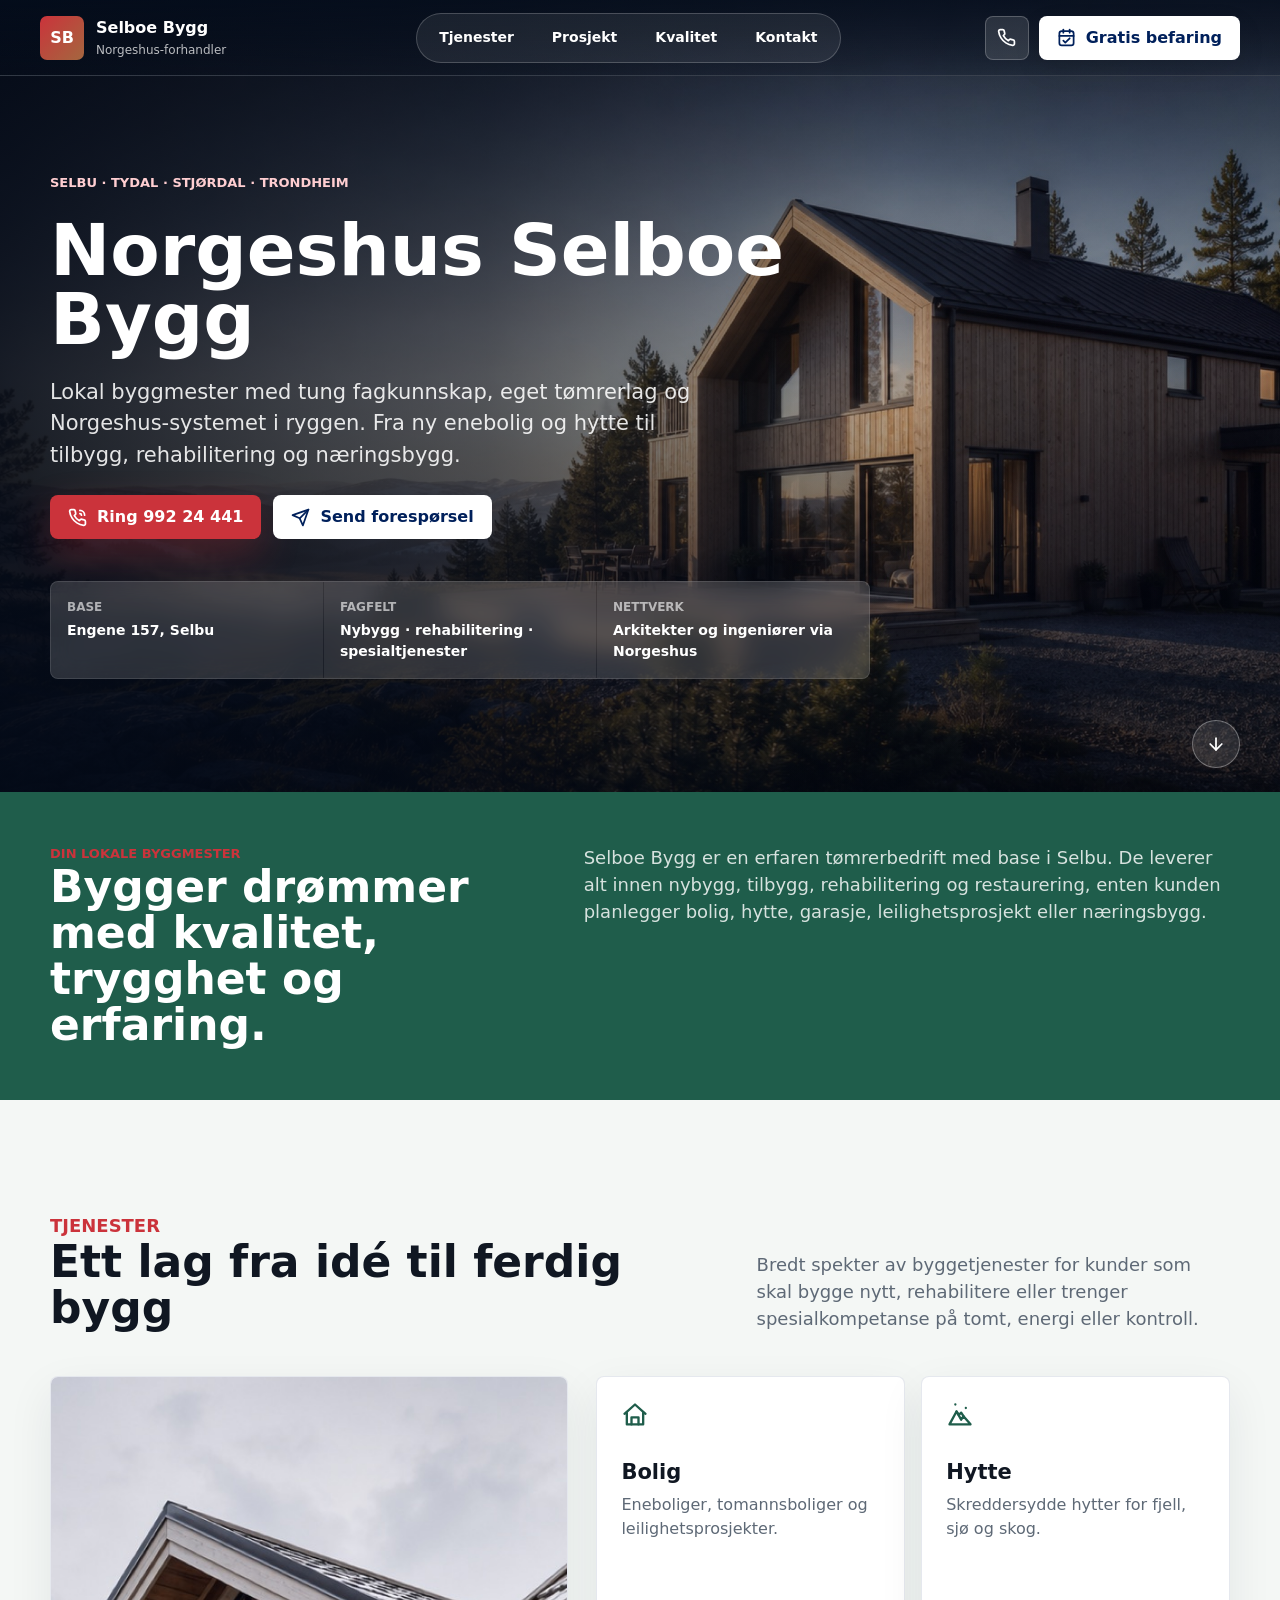
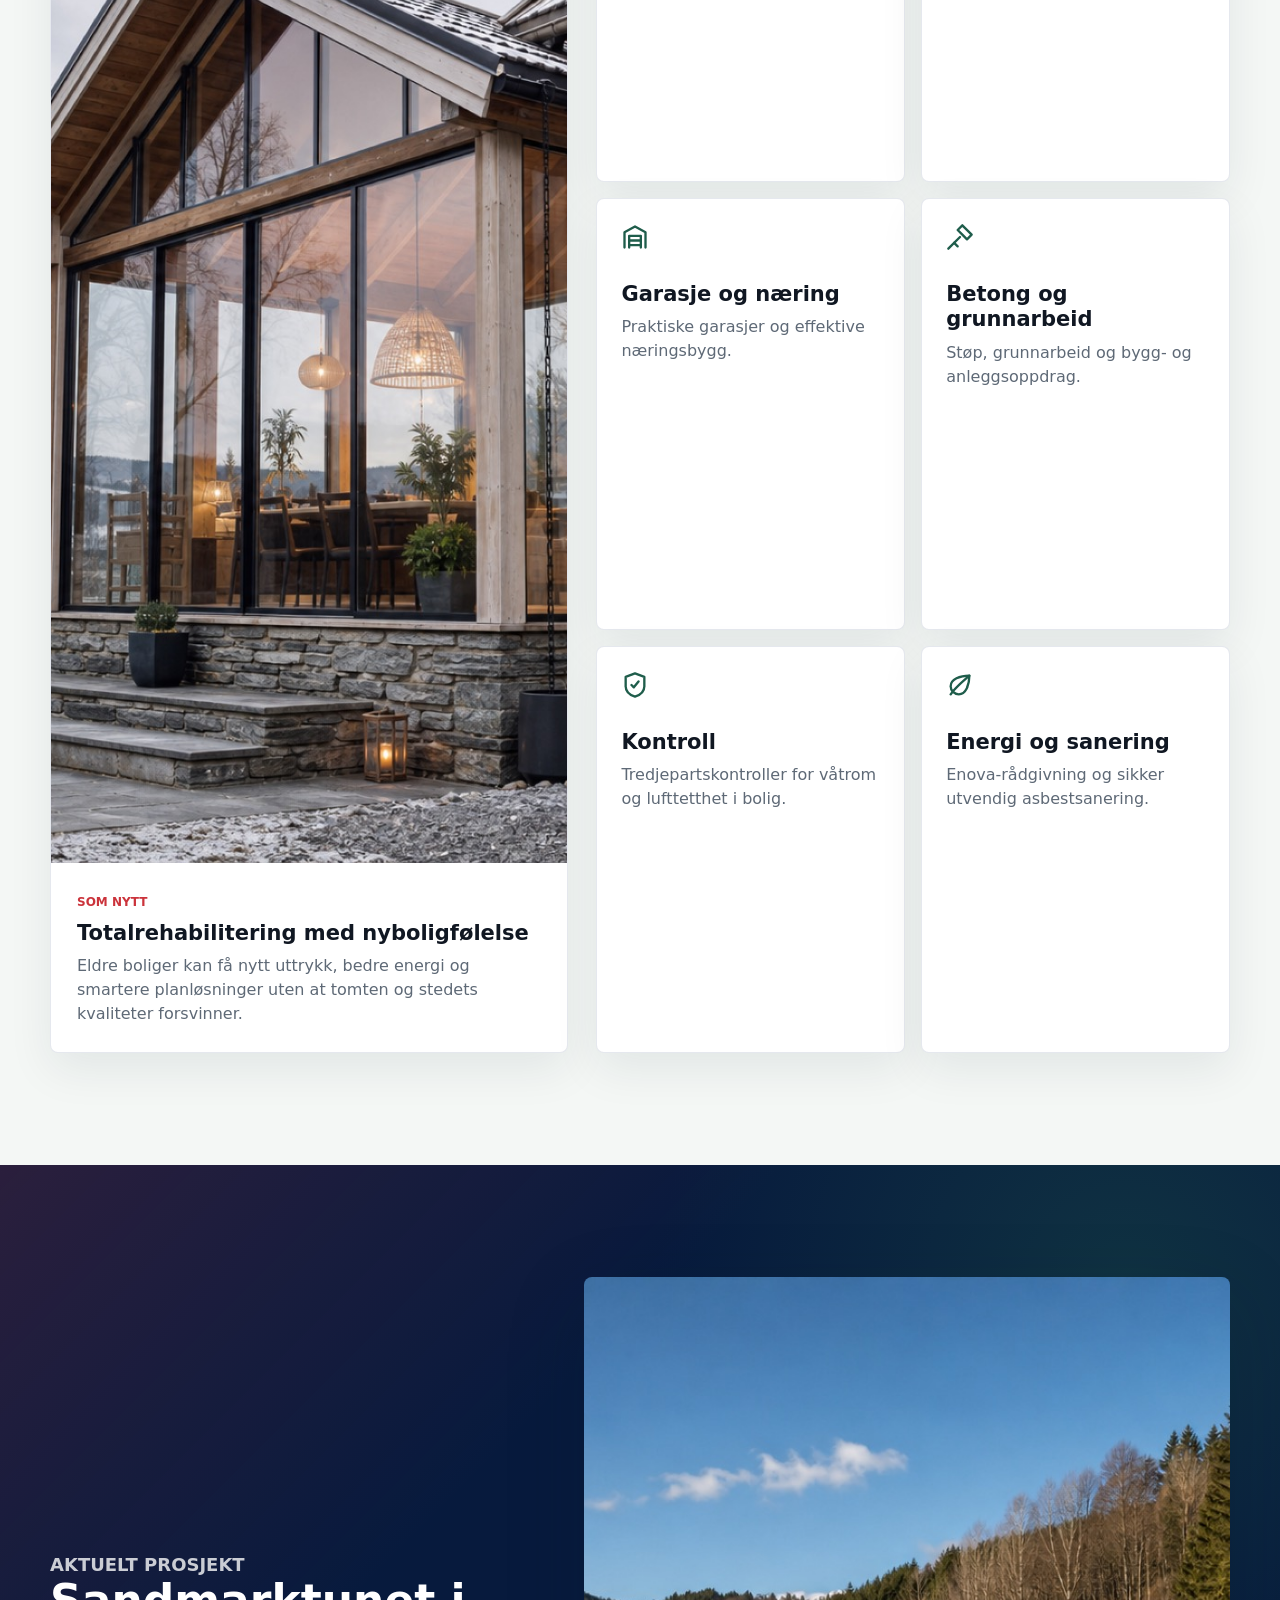
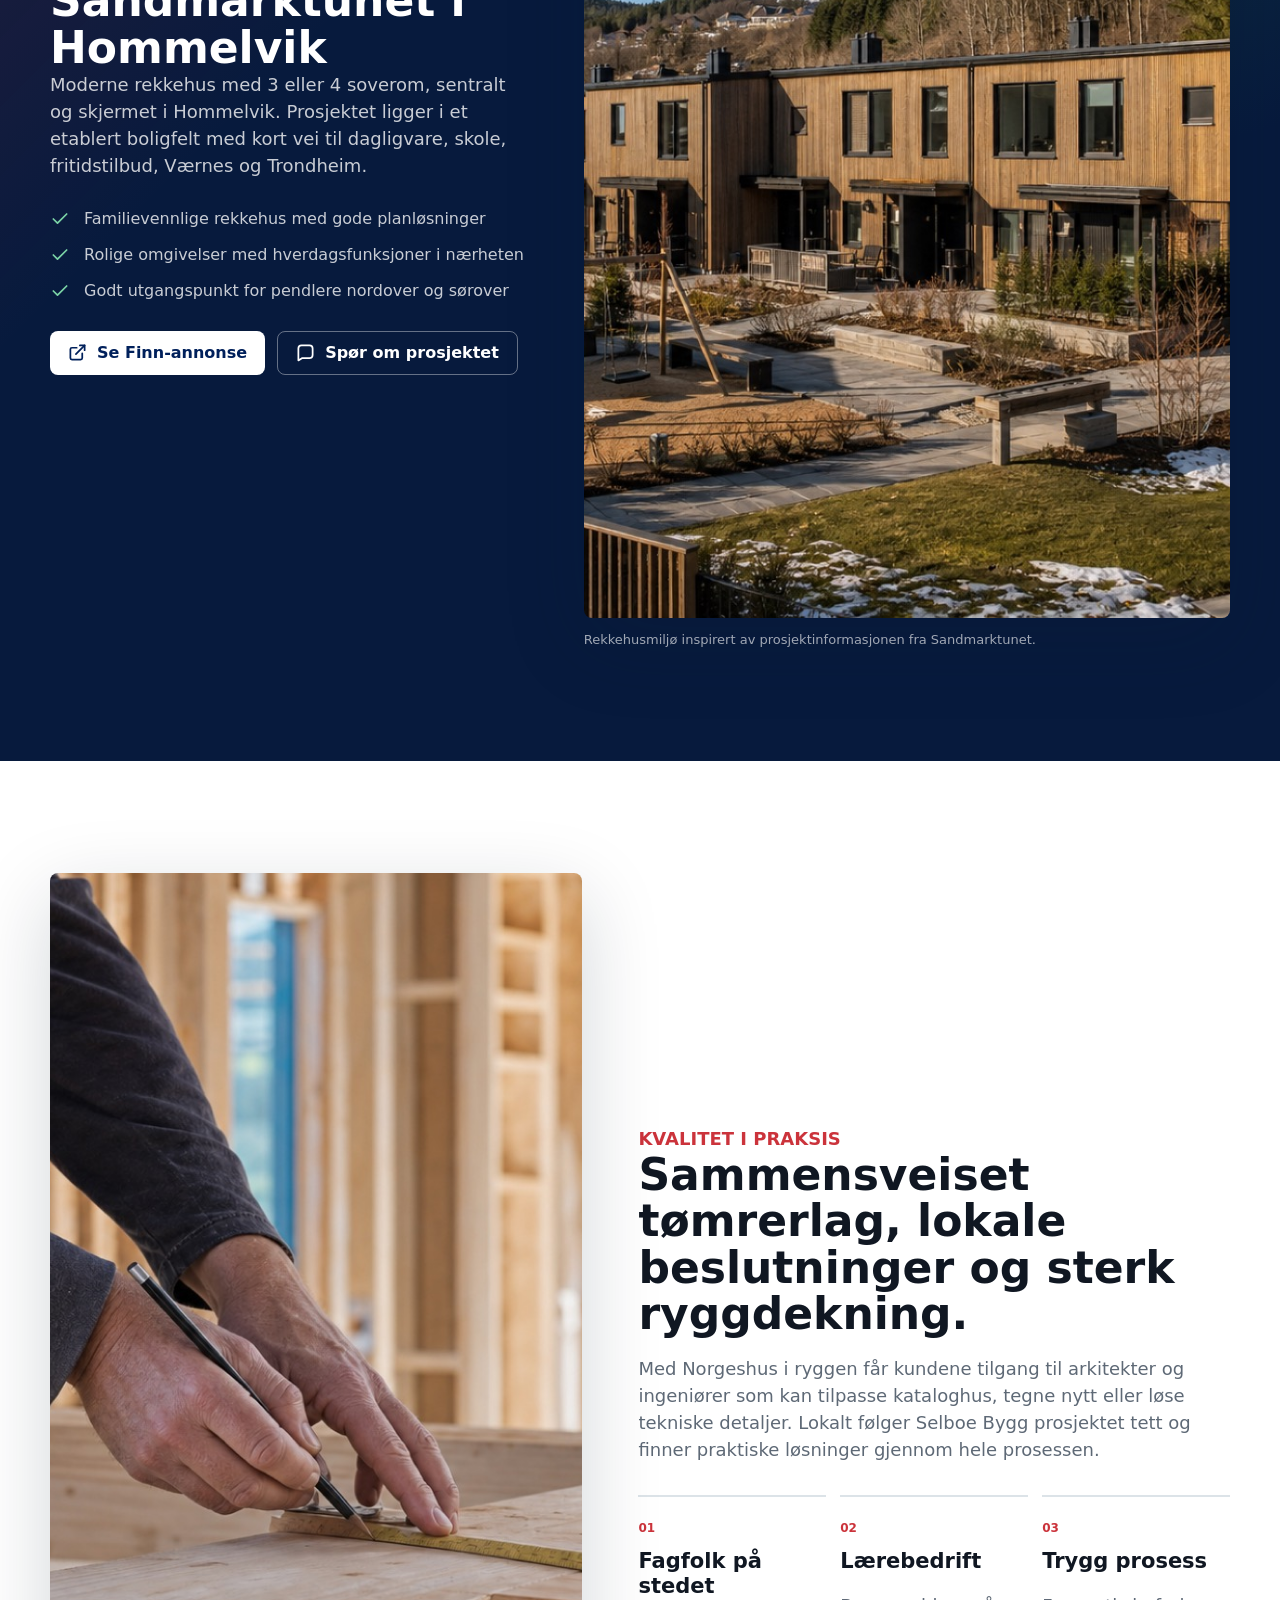
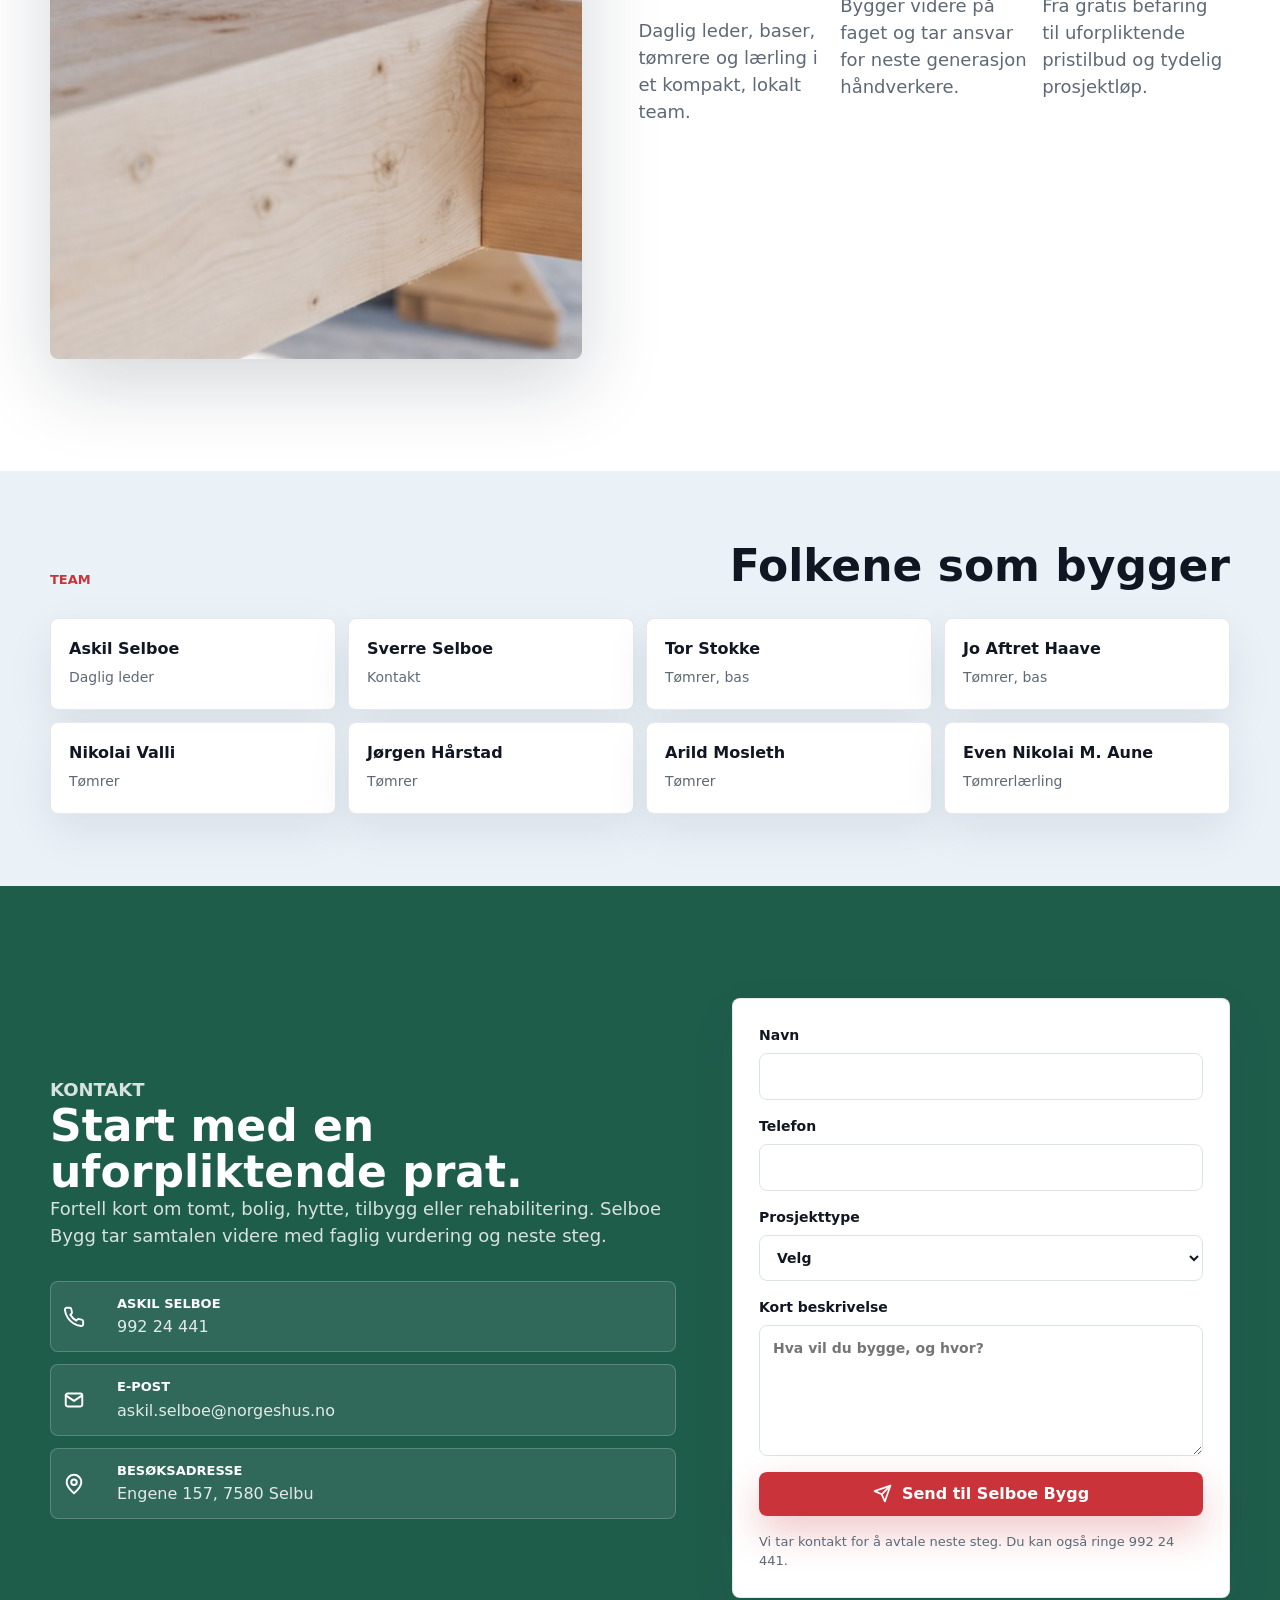
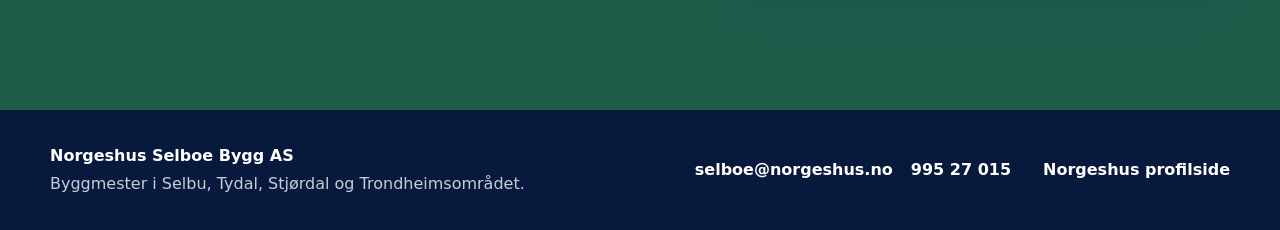
==== index.html @ 5bb81cb0 "Publish Selboe Bygg demo" ====
<!doctype html>
<html lang="no">
  <head>
    <meta charset="utf-8" />
    <meta name="viewport" content="width=device-width, initial-scale=1" />
    <title>Norgeshus Selboe Bygg | Byggmester i Selbu, Tydal og Stjørdal</title>
    <meta
      name="description"
      content="Norgeshus Selboe Bygg AS bygger boliger, hytter, tilbygg, rehabilitering og næringsbygg i Selbu, Tydal, Stjørdal og Trondheimsområdet."
    />
    <meta property="og:title" content="Norgeshus Selboe Bygg" />
    <meta
      property="og:description"
      content="Lokalt byggmesterteam med Norgeshus i ryggen. Kvalitet, trygghet og solid håndverk fra første befaring til ferdig bygg."
    />
    <meta property="og:image" content="assets/hero-nordic-house.jpg" />
    <link rel="preload" href="assets/hero-nordic-house.jpg" as="image" />
    <link rel="stylesheet" href="styles.css" />
    <script src="icons.js" defer></script>
    <script src="script.js" defer></script>
  </head>
  <body>
    <a class="skip-link" href="#main">Hopp til innhold</a>

    <header class="site-header" data-header>
      <a class="brand" href="#top" aria-label="Gå til toppen">
        <span class="brand-mark">SB</span>
        <span class="brand-copy">
          <strong>Selboe Bygg</strong>
          <span>Norgeshus-forhandler</span>
        </span>
      </a>

      <nav class="site-nav" aria-label="Hovedmeny" data-nav>
        <a href="#tjenester">Tjenester</a>
        <a href="#prosjekt">Prosjekt</a>
        <a href="#kvalitet">Kvalitet</a>
        <a href="#kontakt">Kontakt</a>
      </nav>

      <div class="header-actions">
        <a class="icon-button ghost" href="tel:+4799224441" aria-label="Ring Askil Selboe" title="Ring">
          <i data-lucide="phone"></i>
        </a>
        <a class="button compact" href="#kontakt" aria-label="Gratis befaring" title="Gratis befaring">
          <i data-lucide="calendar-check"></i>
          <span>Gratis befaring</span>
        </a>
        <button class="menu-button" type="button" aria-label="Åpne meny" aria-expanded="false" data-menu-button>
          <i data-lucide="menu"></i>
        </button>
      </div>
    </header>

    <main id="main">
      <section class="hero" id="top" aria-labelledby="hero-title">
        <div class="hero-media" aria-hidden="true"></div>
        <div class="hero-shade" aria-hidden="true"></div>
        <div class="hero-content">
          <p class="eyebrow">Selbu · Tydal · Stjørdal · Trondheim</p>
          <h1 id="hero-title">Norgeshus Selboe Bygg</h1>
          <p class="hero-lead">
            Lokal byggmester med tung fagkunnskap, eget tømrerlag og Norgeshus-systemet i ryggen.
            Fra ny enebolig og hytte til tilbygg, rehabilitering og næringsbygg.
          </p>
          <div class="hero-actions" aria-label="Viktige handlinger">
            <a class="button primary" href="tel:+4799224441">
              <i data-lucide="phone-call"></i>
              <span>Ring 992 24 441</span>
            </a>
            <a class="button secondary" href="mailto:askil.selboe@norgeshus.no?subject=Forespørsel%20om%20byggeprosjekt">
              <i data-lucide="send"></i>
              <span>Send forespørsel</span>
            </a>
          </div>
          <dl class="hero-proof" aria-label="Nøkkelinformasjon">
            <div>
              <dt>Base</dt>
              <dd>Engene 157, Selbu</dd>
            </div>
            <div>
              <dt>Fagfelt</dt>
              <dd>Nybygg · rehabilitering · spesialtjenester</dd>
            </div>
            <div>
              <dt>Nettverk</dt>
              <dd>Arkitekter og ingeniører via Norgeshus</dd>
            </div>
          </dl>
        </div>
        <a class="scroll-cue" href="#tjenester" aria-label="Gå til tjenester">
          <i data-lucide="arrow-down"></i>
        </a>
      </section>

      <section class="intro-band" aria-label="Kort om selskapet">
        <div class="section-inner intro-grid">
          <div>
            <p class="eyebrow dark">Din lokale byggmester</p>
            <h2>Bygger drømmer med kvalitet, trygghet og erfaring.</h2>
          </div>
          <p>
            Selboe Bygg er en erfaren tømrerbedrift med base i Selbu. De leverer alt innen nybygg,
            tilbygg, rehabilitering og restaurering, enten kunden planlegger bolig, hytte, garasje,
            leilighetsprosjekt eller næringsbygg.
          </p>
        </div>
      </section>

      <section class="section services" id="tjenester" aria-labelledby="services-title">
        <div class="section-inner">
          <div class="section-heading split">
            <div>
              <p class="eyebrow dark">Tjenester</p>
              <h2 id="services-title">Ett lag fra idé til ferdig bygg</h2>
            </div>
            <p>
              Bredt spekter av byggetjenester for kunder som skal bygge nytt, rehabilitere eller
              trenger spesialkompetanse på tomt, energi eller kontroll.
            </p>
          </div>

          <div class="service-layout">
            <article class="feature-panel reveal">
              <img
                src="assets/project-vinterstue.jpg"
                width="1448"
                height="1086"
                alt="Moderne vinterstue og tilbygg på norsk trehus"
              />
              <div class="feature-panel-copy">
                <span>Som nytt</span>
                <h3>Totalrehabilitering med nyboligfølelse</h3>
                <p>
                  Eldre boliger kan få nytt uttrykk, bedre energi og smartere planløsninger uten at
                  tomten og stedets kvaliteter forsvinner.
                </p>
              </div>
            </article>

            <div class="service-cards">
              <article class="service-card reveal">
                <i data-lucide="home"></i>
                <h3>Bolig</h3>
                <p>Eneboliger, tomannsboliger og leilighetsprosjekter.</p>
              </article>
              <article class="service-card reveal">
                <i data-lucide="mountain-snow"></i>
                <h3>Hytte</h3>
                <p>Skreddersydde hytter for fjell, sjø og skog.</p>
              </article>
              <article class="service-card reveal">
                <i data-lucide="warehouse"></i>
                <h3>Garasje og næring</h3>
                <p>Praktiske garasjer og effektive næringsbygg.</p>
              </article>
              <article class="service-card reveal">
                <i data-lucide="shovel"></i>
                <h3>Betong og grunnarbeid</h3>
                <p>Støp, grunnarbeid og bygg- og anleggsoppdrag.</p>
              </article>
              <article class="service-card reveal">
                <i data-lucide="shield-check"></i>
                <h3>Kontroll</h3>
                <p>Tredjepartskontroller for våtrom og lufttetthet i bolig.</p>
              </article>
              <article class="service-card reveal">
                <i data-lucide="leaf"></i>
                <h3>Energi og sanering</h3>
                <p>Enova-rådgivning og sikker utvendig asbestsanering.</p>
              </article>
            </div>
          </div>
        </div>
      </section>

      <section class="section project-band" id="prosjekt" aria-labelledby="project-title">
        <div class="section-inner project-grid">
          <div class="project-copy">
            <p class="eyebrow">Aktuelt prosjekt</p>
            <h2 id="project-title">Sandmarktunet i Hommelvik</h2>
            <p>
              Moderne rekkehus med 3 eller 4 soverom, sentralt og skjermet i Hommelvik. Prosjektet
              ligger i et etablert boligfelt med kort vei til dagligvare, skole, fritidstilbud,
              Værnes og Trondheim.
            </p>
            <ul class="check-list">
              <li><i data-lucide="check"></i>Familievennlige rekkehus med gode planløsninger</li>
              <li><i data-lucide="check"></i>Rolige omgivelser med hverdagsfunksjoner i nærheten</li>
              <li><i data-lucide="check"></i>Godt utgangspunkt for pendlere nordover og sørover</li>
            </ul>
            <div class="project-actions">
              <a
                class="button light"
                href="https://www.finn.no/realestate/project/ad.html?finnkode=335390246&ci=2"
                target="_blank"
                rel="noreferrer"
              >
                <i data-lucide="external-link"></i>
                <span>Se Finn-annonse</span>
              </a>
              <a class="button outline-on-dark" href="#kontakt">
                <i data-lucide="message-square"></i>
                <span>Spør om prosjektet</span>
              </a>
            </div>
          </div>
          <figure class="project-media reveal">
            <img
              src="assets/project-sandmarktunet.jpg"
              width="1672"
              height="941"
              alt="Moderne norske rekkehus rundt et familievennlig tun"
            />
            <figcaption>Rekkehusmiljø inspirert av prosjektinformasjonen fra Sandmarktunet.</figcaption>
          </figure>
        </div>
      </section>

      <section class="section quality" id="kvalitet" aria-labelledby="quality-title">
        <div class="section-inner quality-grid">
          <div class="quality-media reveal">
            <img
              src="assets/craftsmanship-detail.jpg"
              width="1448"
              height="1086"
              alt="Tømrer som måler og merker en trebjelke under bygging"
            />
          </div>
          <div class="quality-copy">
            <p class="eyebrow dark">Kvalitet i praksis</p>
            <h2 id="quality-title">Sammensveiset tømrerlag, lokale beslutninger og sterk ryggdekning.</h2>
            <p>
              Med Norgeshus i ryggen får kundene tilgang til arkitekter og ingeniører som kan
              tilpasse kataloghus, tegne nytt eller løse tekniske detaljer. Lokalt følger Selboe
              Bygg prosjektet tett og finner praktiske løsninger gjennom hele prosessen.
            </p>
            <div class="quality-points">
              <article>
                <span>01</span>
                <h3>Fagfolk på stedet</h3>
                <p>Daglig leder, baser, tømrere og lærling i et kompakt, lokalt team.</p>
              </article>
              <article>
                <span>02</span>
                <h3>Lærebedrift</h3>
                <p>Bygger videre på faget og tar ansvar for neste generasjon håndverkere.</p>
              </article>
              <article>
                <span>03</span>
                <h3>Trygg prosess</h3>
                <p>Fra gratis befaring til uforpliktende pristilbud og tydelig prosjektløp.</p>
              </article>
            </div>
          </div>
        </div>
      </section>

      <section class="team-strip" aria-label="Ansatte">
        <div class="section-inner">
          <div class="team-header">
            <p class="eyebrow dark">Team</p>
            <h2>Folkene som bygger</h2>
          </div>
          <div class="team-row" role="list">
            <article role="listitem"><strong>Askil Selboe</strong><span>Daglig leder</span></article>
            <article role="listitem"><strong>Sverre Selboe</strong><span>Kontakt</span></article>
            <article role="listitem"><strong>Tor Stokke</strong><span>Tømrer, bas</span></article>
            <article role="listitem"><strong>Jo Aftret Haave</strong><span>Tømrer, bas</span></article>
            <article role="listitem"><strong>Nikolai Valli</strong><span>Tømrer</span></article>
            <article role="listitem"><strong>Jørgen Hårstad</strong><span>Tømrer</span></article>
            <article role="listitem"><strong>Arild Mosleth</strong><span>Tømrer</span></article>
            <article role="listitem"><strong>Even Nikolai M. Aune</strong><span>Tømrerlærling</span></article>
          </div>
        </div>
      </section>

      <section class="section contact-section" id="kontakt" aria-labelledby="contact-title">
        <div class="section-inner contact-grid">
          <div class="contact-copy">
            <p class="eyebrow">Kontakt</p>
            <h2 id="contact-title">Start med en uforpliktende prat.</h2>
            <p>
              Fortell kort om tomt, bolig, hytte, tilbygg eller rehabilitering. Selboe Bygg tar
              samtalen videre med faglig vurdering og neste steg.
            </p>
            <div class="contact-methods">
              <a href="tel:+4799224441">
                <i data-lucide="phone"></i>
                <span><strong>Askil Selboe</strong>992 24 441</span>
              </a>
              <a href="mailto:askil.selboe@norgeshus.no">
                <i data-lucide="mail"></i>
                <span><strong>E-post</strong>askil.selboe@norgeshus.no</span>
              </a>
              <a href="https://maps.google.com/?q=Engene%20157%2C%207580%20Selbu" target="_blank" rel="noreferrer">
                <i data-lucide="map-pin"></i>
                <span><strong>Besøksadresse</strong>Engene 157, 7580 Selbu</span>
              </a>
            </div>
          </div>

          <form class="contact-form reveal" data-contact-form>
            <label>
              Navn
              <input name="name" type="text" autocomplete="name" required />
            </label>
            <label>
              Telefon
              <input name="phone" type="tel" autocomplete="tel" required />
            </label>
            <label>
              Prosjekttype
              <select name="type" required>
                <option value="">Velg</option>
                <option>Ny bolig</option>
                <option>Hytte</option>
                <option>Tilbygg eller påbygg</option>
                <option>Rehabilitering</option>
                <option>Næringsbygg</option>
                <option>Annet</option>
              </select>
            </label>
            <label>
              Kort beskrivelse
              <textarea name="message" rows="5" placeholder="Hva vil du bygge, og hvor?"></textarea>
            </label>
            <button class="button primary full" type="submit">
              <i data-lucide="send"></i>
              <span>Send til Selboe Bygg</span>
            </button>
            <p class="form-note" data-form-note>
              Vi tar kontakt for å avtale neste steg. Du kan også ringe 992 24 441.
            </p>
          </form>
        </div>
      </section>
    </main>

    <footer class="site-footer">
      <div class="section-inner footer-grid">
        <div>
          <strong>Norgeshus Selboe Bygg AS</strong>
          <p>Byggmester i Selbu, Tydal, Stjørdal og Trondheimsområdet.</p>
        </div>
        <div>
          <a href="mailto:selboe@norgeshus.no">selboe@norgeshus.no</a>
          <a href="tel:+4799527015">995 27 015</a>
        </div>
        <div>
          <a href="https://www.norgeshus.no/forhandlere/norgeshus-selboe-bygg/om-oss" target="_blank" rel="noreferrer">
            Norgeshus profilside
          </a>
        </div>
      </div>
    </footer>
  </body>
</html>
---- styles.css ----
:root {
  --navy: #00205b;
  --navy-2: #071a3d;
  --red: #cb333b;
  --spruce: #1f5d4b;
  --wood: #a4673f;
  --ink: #101722;
  --muted: #5e6976;
  --line: #dce3e8;
  --mist: #f4f7f5;
  --ice: #eaf1f7;
  --paper: #ffffff;
  --shadow: 0 24px 80px rgba(12, 25, 42, 0.18);
  --radius: 8px;
  --header-height: 76px;
  color-scheme: light;
}

* {
  box-sizing: border-box;
}

html {
  scroll-behavior: smooth;
}

body {
  margin: 0;
  background: var(--paper);
  color: var(--ink);
  font-family:
    Inter, ui-sans-serif, system-ui, -apple-system, BlinkMacSystemFont, "Segoe UI", sans-serif;
  line-height: 1.5;
}

body.nav-open {
  overflow: hidden;
}

img {
  display: block;
  max-width: 100%;
}

a {
  color: inherit;
  text-decoration: none;
}

button,
input,
select,
textarea {
  font: inherit;
}

.skip-link {
  position: fixed;
  top: 12px;
  left: 12px;
  z-index: 1000;
  transform: translateY(-140%);
  background: var(--paper);
  color: var(--navy);
  padding: 12px 16px;
  border: 2px solid var(--navy);
  border-radius: var(--radius);
}

.skip-link:focus {
  transform: translateY(0);
}

.site-header {
  position: fixed;
  top: 0;
  right: 0;
  left: 0;
  z-index: 100;
  height: var(--header-height);
  display: grid;
  grid-template-columns: auto 1fr auto;
  align-items: center;
  gap: 28px;
  padding: 0 40px;
  border-bottom: 1px solid rgba(255, 255, 255, 0.18);
  color: #fff;
  background: linear-gradient(180deg, rgba(4, 13, 28, 0.72), rgba(4, 13, 28, 0.2));
  transition:
    background 220ms ease,
    border-color 220ms ease,
    color 220ms ease,
    box-shadow 220ms ease;
}

.site-header.is-scrolled,
.site-header.is-open {
  color: var(--ink);
  background: rgba(255, 255, 255, 0.94);
  border-color: rgba(0, 32, 91, 0.12);
  box-shadow: 0 12px 40px rgba(20, 31, 44, 0.1);
  backdrop-filter: blur(18px);
}

.brand {
  display: inline-flex;
  align-items: center;
  gap: 12px;
  min-width: 232px;
}

.brand-mark {
  display: grid;
  place-items: center;
  width: 44px;
  height: 44px;
  border-radius: 7px;
  background: linear-gradient(135deg, var(--red), var(--wood));
  color: #fff;
  font-weight: 900;
}

.brand-copy {
  display: grid;
  gap: 1px;
}

.brand-copy strong {
  font-size: 16px;
  letter-spacing: 0;
}

.brand-copy span {
  font-size: 12px;
  color: currentColor;
  opacity: 0.72;
}

.site-nav {
  justify-self: center;
  display: flex;
  align-items: center;
  gap: 6px;
  padding: 6px;
  border: 1px solid rgba(255, 255, 255, 0.2);
  border-radius: 999px;
  background: rgba(255, 255, 255, 0.08);
}

.site-header.is-scrolled .site-nav,
.site-header.is-open .site-nav {
  background: var(--mist);
  border-color: rgba(0, 32, 91, 0.08);
}

.site-nav a {
  display: inline-flex;
  align-items: center;
  height: 36px;
  padding: 0 16px;
  border-radius: 999px;
  color: currentColor;
  font-size: 14px;
  font-weight: 700;
}

.site-nav a:hover,
.site-nav a:focus-visible {
  background: rgba(255, 255, 255, 0.18);
  outline: none;
}

.site-header.is-scrolled .site-nav a:hover,
.site-header.is-scrolled .site-nav a:focus-visible,
.site-header.is-open .site-nav a:hover,
.site-header.is-open .site-nav a:focus-visible {
  background: #fff;
}

.header-actions {
  display: inline-flex;
  align-items: center;
  gap: 10px;
}

.button,
.icon-button,
.menu-button {
  min-height: 44px;
  border: 0;
  border-radius: var(--radius);
  cursor: pointer;
  transition:
    transform 160ms ease,
    background 160ms ease,
    color 160ms ease,
    border-color 160ms ease;
}

.button {
  display: inline-flex;
  align-items: center;
  justify-content: center;
  gap: 10px;
  min-width: 44px;
  padding: 0 18px;
  font-weight: 800;
  letter-spacing: 0;
}

.button svg,
.icon-button svg,
.menu-button svg {
  width: 19px;
  height: 19px;
  flex: 0 0 auto;
  stroke-width: 2.2;
}

.button:hover,
.button:focus-visible,
.icon-button:hover,
.icon-button:focus-visible,
.menu-button:hover,
.menu-button:focus-visible {
  transform: translateY(-1px);
  outline: none;
}

.button.primary {
  background: var(--red);
  color: #fff;
  box-shadow: 0 16px 38px rgba(203, 51, 59, 0.28);
}

.button.secondary {
  background: #fff;
  color: var(--navy);
}

.button.light {
  background: #fff;
  color: var(--navy);
}

.button.outline-on-dark {
  background: transparent;
  border: 1px solid rgba(255, 255, 255, 0.38);
  color: #fff;
}

.button.compact {
  background: #fff;
  color: var(--navy);
  height: 44px;
  box-shadow: 0 10px 28px rgba(0, 0, 0, 0.08);
}

.site-header.is-scrolled .button.compact,
.site-header.is-open .button.compact {
  background: var(--navy);
  color: #fff;
}

.button.full {
  width: 100%;
}

.icon-button,
.menu-button {
  display: inline-grid;
  place-items: center;
  width: 44px;
  height: 44px;
}

.icon-button.ghost,
.menu-button {
  background: rgba(255, 255, 255, 0.12);
  color: currentColor;
  border: 1px solid rgba(255, 255, 255, 0.22);
}

.site-header.is-scrolled .icon-button.ghost,
.site-header.is-scrolled .menu-button,
.site-header.is-open .icon-button.ghost,
.site-header.is-open .menu-button {
  border-color: rgba(0, 32, 91, 0.12);
  background: var(--mist);
}

.menu-button {
  display: none;
}

.hero {
  position: relative;
  min-height: 88svh;
  overflow: hidden;
  color: #fff;
  background: var(--navy-2);
}

.hero-media,
.hero-shade {
  position: absolute;
  inset: 0;
}

.hero-media {
  background-image: url("assets/hero-nordic-house.jpg");
  background-size: cover;
  background-position: center;
  transform: scale(1.02);
}

.hero-shade {
  background:
    linear-gradient(90deg, rgba(3, 10, 24, 0.86) 0%, rgba(3, 10, 24, 0.58) 38%, rgba(3, 10, 24, 0.08) 70%),
    linear-gradient(180deg, rgba(2, 7, 17, 0.44), rgba(2, 7, 17, 0.2) 48%, rgba(2, 7, 17, 0.64));
}

.hero-content {
  position: relative;
  z-index: 1;
  display: grid;
  align-content: center;
  gap: 24px;
  min-height: 88svh;
  width: min(1180px, calc(100% - 48px));
  margin: 0 auto;
  padding: calc(var(--header-height) + 48px) 0 64px;
}

.eyebrow {
  margin: 0;
  color: #ffced1;
  font-size: 13px;
  font-weight: 900;
  letter-spacing: 0;
  text-transform: uppercase;
}

.eyebrow.dark {
  color: var(--red);
}

.hero h1 {
  max-width: 760px;
  margin: 0;
  font-size: 72px;
  line-height: 0.95;
  letter-spacing: 0;
}

.hero-lead {
  max-width: 680px;
  margin: 0;
  color: rgba(255, 255, 255, 0.88);
  font-size: 21px;
}

.hero-actions {
  display: flex;
  flex-wrap: wrap;
  gap: 12px;
}

.hero-proof {
  display: grid;
  grid-template-columns: repeat(3, minmax(0, 1fr));
  gap: 1px;
  width: min(820px, 100%);
  margin: 18px 0 0;
  overflow: hidden;
  border: 1px solid rgba(255, 255, 255, 0.18);
  border-radius: var(--radius);
  background: rgba(255, 255, 255, 0.08);
  backdrop-filter: blur(12px);
}

.hero-proof div {
  padding: 16px;
  background: rgba(255, 255, 255, 0.08);
}

.hero-proof dt {
  margin-bottom: 4px;
  color: rgba(255, 255, 255, 0.62);
  font-size: 12px;
  font-weight: 900;
  text-transform: uppercase;
}

.hero-proof dd {
  margin: 0;
  color: #fff;
  font-size: 14px;
  font-weight: 750;
}

.scroll-cue {
  position: absolute;
  right: 40px;
  bottom: 24px;
  z-index: 2;
  display: grid;
  place-items: center;
  width: 48px;
  height: 48px;
  border: 1px solid rgba(255, 255, 255, 0.32);
  border-radius: 999px;
  color: #fff;
  background: rgba(255, 255, 255, 0.1);
}

.scroll-cue svg {
  width: 20px;
  height: 20px;
}

.section,
.intro-band,
.team-strip {
  position: relative;
}

.section {
  padding: 112px 0;
}

.section-inner {
  width: min(1180px, calc(100% - 48px));
  margin: 0 auto;
}

.intro-band {
  padding: 52px 0;
  background: var(--spruce);
  color: #fff;
}

.intro-grid {
  display: grid;
  grid-template-columns: minmax(0, 0.85fr) minmax(0, 1.15fr);
  gap: 56px;
  align-items: start;
}

.intro-grid h2,
.section-heading h2,
.project-copy h2,
.quality-copy h2,
.contact-copy h2,
.team-header h2 {
  margin: 0;
  color: inherit;
  font-size: 44px;
  line-height: 1.05;
  letter-spacing: 0;
}

.intro-grid p:last-child,
.section-heading p,
.project-copy p,
.quality-copy p,
.contact-copy p {
  margin: 0;
  color: var(--muted);
  font-size: 18px;
}

.intro-grid p:last-child {
  color: rgba(255, 255, 255, 0.82);
}

.section-heading {
  margin-bottom: 44px;
}

.section-heading.split {
  display: grid;
  grid-template-columns: minmax(0, 0.95fr) minmax(320px, 0.7fr);
  gap: 64px;
  align-items: end;
}

.services {
  background: var(--mist);
}

.service-layout {
  display: grid;
  grid-template-columns: minmax(340px, 0.9fr) minmax(0, 1.1fr);
  gap: 28px;
  align-items: stretch;
}

.feature-panel,
.service-card,
.contact-form,
.team-row article {
  border: 1px solid rgba(0, 32, 91, 0.1);
  border-radius: var(--radius);
  background: #fff;
  box-shadow: 0 16px 45px rgba(19, 34, 49, 0.08);
}

.feature-panel {
  overflow: hidden;
}

.feature-panel img {
  width: 100%;
  aspect-ratio: 4 / 3;
  object-fit: cover;
}

.feature-panel-copy {
  padding: 26px;
}

.feature-panel-copy span {
  display: inline-flex;
  margin-bottom: 10px;
  color: var(--red);
  font-size: 12px;
  font-weight: 900;
  text-transform: uppercase;
}

.feature-panel-copy h3,
.service-card h3,
.quality-points h3 {
  margin: 0 0 8px;
  font-size: 21px;
  line-height: 1.2;
}

.feature-panel-copy p,
.service-card p,
.quality-points p,
.team-row span,
.form-note {
  margin: 0;
  color: var(--muted);
}

.service-cards {
  display: grid;
  grid-template-columns: repeat(2, minmax(0, 1fr));
  gap: 16px;
}

.service-card {
  min-height: 178px;
  padding: 24px;
}

.service-card svg {
  width: 28px;
  height: 28px;
  margin-bottom: 24px;
  color: var(--spruce);
  stroke-width: 2;
}

.project-band {
  overflow: hidden;
  background: var(--navy-2);
  color: #fff;
}

.project-band::before {
  content: "";
  position: absolute;
  inset: 0;
  background:
    linear-gradient(135deg, rgba(203, 51, 59, 0.18), transparent 32%),
    radial-gradient(circle at 88% 10%, rgba(31, 93, 75, 0.36), transparent 30%);
  pointer-events: none;
}

.project-grid,
.quality-grid,
.contact-grid {
  position: relative;
  display: grid;
  grid-template-columns: minmax(0, 0.85fr) minmax(0, 1.15fr);
  gap: 56px;
  align-items: center;
}

.project-copy p,
.project-copy .check-list {
  color: rgba(255, 255, 255, 0.78);
}

.check-list {
  display: grid;
  gap: 12px;
  margin: 28px 0;
  padding: 0;
  list-style: none;
}

.check-list li {
  display: grid;
  grid-template-columns: 24px 1fr;
  gap: 10px;
  align-items: start;
}

.check-list svg {
  width: 20px;
  height: 20px;
  margin-top: 2px;
  color: #7bd3a6;
}

.project-actions {
  display: flex;
  flex-wrap: wrap;
  gap: 12px;
}

.project-media {
  margin: 0;
}

.project-media img {
  width: 100%;
  aspect-ratio: 16 / 9;
  object-fit: cover;
  border-radius: var(--radius);
  box-shadow: var(--shadow);
}

.project-media figcaption {
  margin-top: 12px;
  color: rgba(255, 255, 255, 0.62);
  font-size: 13px;
}

.quality {
  background: #fff;
}

.quality-grid {
  grid-template-columns: minmax(0, 0.9fr) minmax(0, 1fr);
}

.quality-media img {
  width: 100%;
  aspect-ratio: 4 / 3;
  object-fit: cover;
  border-radius: var(--radius);
  box-shadow: var(--shadow);
}

.quality-copy p {
  margin-top: 18px;
}

.quality-points {
  display: grid;
  grid-template-columns: repeat(3, minmax(0, 1fr));
  gap: 14px;
  margin-top: 32px;
}

.quality-points article {
  padding-top: 18px;
  border-top: 2px solid var(--line);
}

.quality-points span {
  display: inline-block;
  margin-bottom: 12px;
  color: var(--red);
  font-size: 12px;
  font-weight: 900;
}

.team-strip {
  padding: 72px 0;
  background: var(--ice);
}

.team-header {
  display: flex;
  justify-content: space-between;
  align-items: end;
  gap: 24px;
  margin-bottom: 28px;
}

.team-row {
  display: grid;
  grid-template-columns: repeat(4, minmax(0, 1fr));
  gap: 12px;
}

.team-row article {
  display: grid;
  gap: 4px;
  min-height: 92px;
  padding: 18px;
}

.team-row strong {
  font-size: 16px;
}

.team-row span {
  font-size: 14px;
}

.contact-section {
  background: var(--spruce);
  color: #fff;
}

.contact-grid {
  grid-template-columns: minmax(0, 0.88fr) minmax(360px, 0.7fr);
}

.contact-copy p {
  color: rgba(255, 255, 255, 0.82);
}

.contact-methods {
  display: grid;
  gap: 12px;
  margin-top: 32px;
}

.contact-methods a {
  display: grid;
  grid-template-columns: 42px 1fr;
  gap: 12px;
  align-items: center;
  min-height: 66px;
  padding: 12px;
  border: 1px solid rgba(255, 255, 255, 0.2);
  border-radius: var(--radius);
  background: rgba(255, 255, 255, 0.08);
}

.contact-methods svg {
  width: 22px;
  height: 22px;
}

.contact-methods span {
  display: grid;
  gap: 2px;
  color: rgba(255, 255, 255, 0.86);
}

.contact-methods strong {
  color: #fff;
  font-size: 13px;
  text-transform: uppercase;
}

.contact-form {
  display: grid;
  gap: 16px;
  padding: 26px;
}

.contact-form label {
  display: grid;
  gap: 7px;
  color: var(--ink);
  font-size: 14px;
  font-weight: 800;
}

.contact-form input,
.contact-form select,
.contact-form textarea {
  width: 100%;
  min-height: 46px;
  border: 1px solid var(--line);
  border-radius: var(--radius);
  padding: 12px 13px;
  background: #fff;
  color: var(--ink);
}

.contact-form textarea {
  resize: vertical;
  min-height: 130px;
}

.contact-form input:focus,
.contact-form select:focus,
.contact-form textarea:focus {
  border-color: var(--navy);
  outline: 3px solid rgba(0, 32, 91, 0.12);
}

.form-note {
  font-size: 13px;
}

.site-footer {
  padding: 34px 0;
  background: var(--navy-2);
  color: rgba(255, 255, 255, 0.78);
}

.footer-grid {
  display: grid;
  grid-template-columns: 1fr auto auto;
  gap: 32px;
  align-items: center;
}

.footer-grid strong {
  color: #fff;
}

.footer-grid p {
  margin: 4px 0 0;
}

.footer-grid div:nth-child(2) {
  display: flex;
  gap: 18px;
}

.footer-grid a {
  color: #fff;
  font-weight: 800;
}

.reveal {
  opacity: 0;
  transform: translateY(18px);
  transition:
    opacity 520ms ease,
    transform 520ms ease;
}

.reveal.is-visible {
  opacity: 1;
  transform: translateY(0);
}

@media (max-width: 1040px) {
  .site-header {
    padding: 0 24px;
  }

  .site-nav {
    position: fixed;
    top: var(--header-height);
    right: 16px;
    left: 16px;
    display: none;
    grid-template-columns: 1fr;
    gap: 4px;
    padding: 12px;
    border-radius: var(--radius);
    background: #fff;
    color: var(--ink);
    box-shadow: var(--shadow);
  }

  .site-nav.is-open {
    display: grid;
  }

  .site-nav a {
    height: 48px;
    justify-content: center;
  }

  .menu-button {
    display: inline-grid;
  }

  .button.compact span {
    display: none;
  }

  .service-layout,
  .project-grid,
  .quality-grid,
  .contact-grid,
  .intro-grid,
  .section-heading.split {
    grid-template-columns: 1fr;
  }

  .project-media {
    order: -1;
  }

  .team-row {
    grid-template-columns: repeat(2, minmax(0, 1fr));
  }
}

@media (max-width: 720px) {
  :root {
    --header-height: 68px;
  }

  .site-header {
    grid-template-columns: 1fr auto;
    gap: 12px;
    padding: 0 16px;
  }

  .brand {
    min-width: 0;
  }

  .brand-mark {
    width: 40px;
    height: 40px;
  }

  .brand-copy span {
    display: none;
  }

  .header-actions {
    gap: 8px;
  }

  .icon-button.ghost {
    display: none;
  }

  .hero,
  .hero-content {
    min-height: 86svh;
  }

  .hero-content {
    width: min(100% - 32px, 1180px);
    padding-bottom: 44px;
  }

  .hero h1 {
    font-size: 46px;
  }

  .hero-lead {
    font-size: 18px;
  }

  .hero-actions,
  .project-actions {
    display: grid;
    grid-template-columns: 1fr;
  }

  .hero-proof {
    grid-template-columns: 1fr;
  }

  .scroll-cue {
    display: none;
  }

  .section {
    padding: 76px 0;
  }

  .section-inner {
    width: min(100% - 32px, 1180px);
  }

  .intro-grid h2,
  .section-heading h2,
  .project-copy h2,
  .quality-copy h2,
  .contact-copy h2,
  .team-header h2 {
    font-size: 34px;
  }

  .intro-grid p:last-child,
  .section-heading p,
  .project-copy p,
  .quality-copy p,
  .contact-copy p {
    font-size: 16px;
  }

  .service-cards,
  .quality-points,
  .team-row {
    grid-template-columns: 1fr;
  }

  .service-card {
    min-height: 150px;
  }

  .contact-grid {
    grid-template-columns: 1fr;
  }

  .contact-form {
    padding: 20px;
  }

  .footer-grid,
  .footer-grid div:nth-child(2) {
    grid-template-columns: 1fr;
    display: grid;
    gap: 12px;
  }
}

@media (prefers-reduced-motion: reduce) {
  *,
  *::before,
  *::after {
    scroll-behavior: auto !important;
    transition-duration: 1ms !important;
    animation-duration: 1ms !important;
    animation-iteration-count: 1 !important;
  }
}
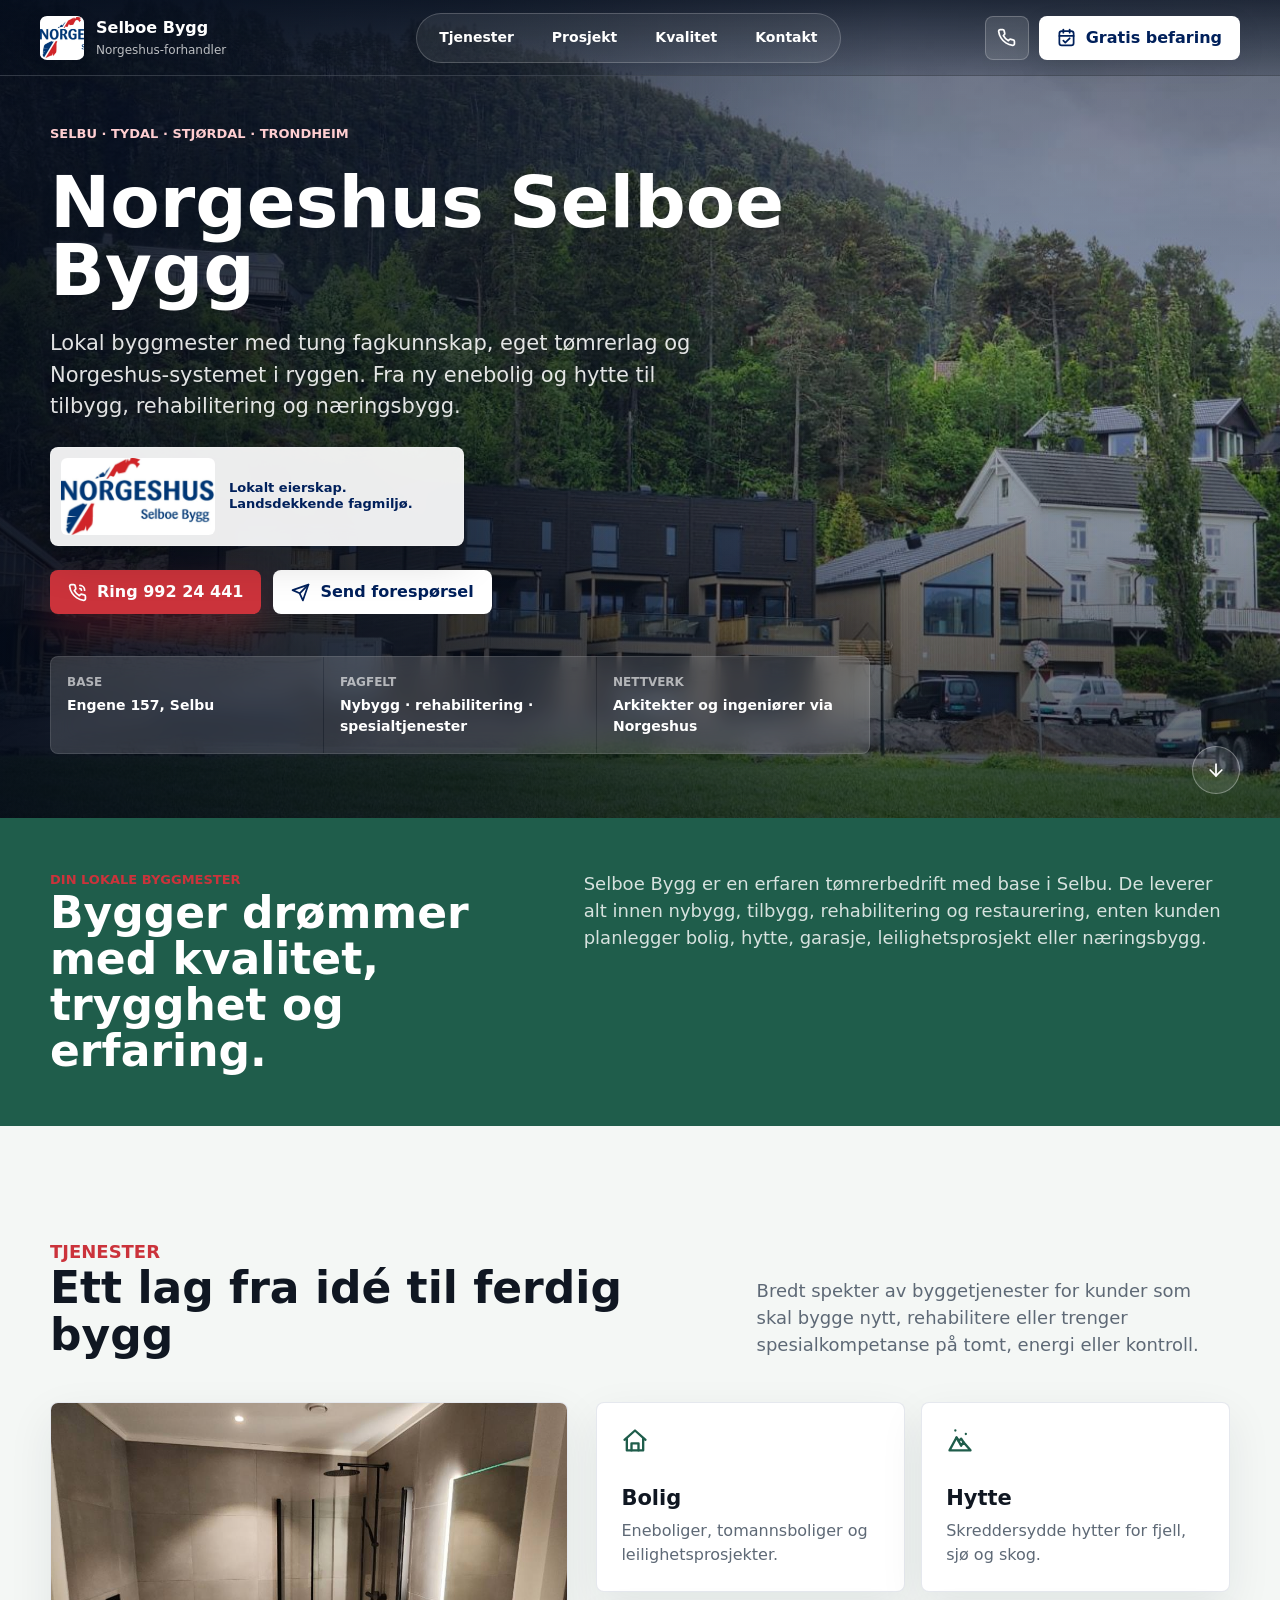
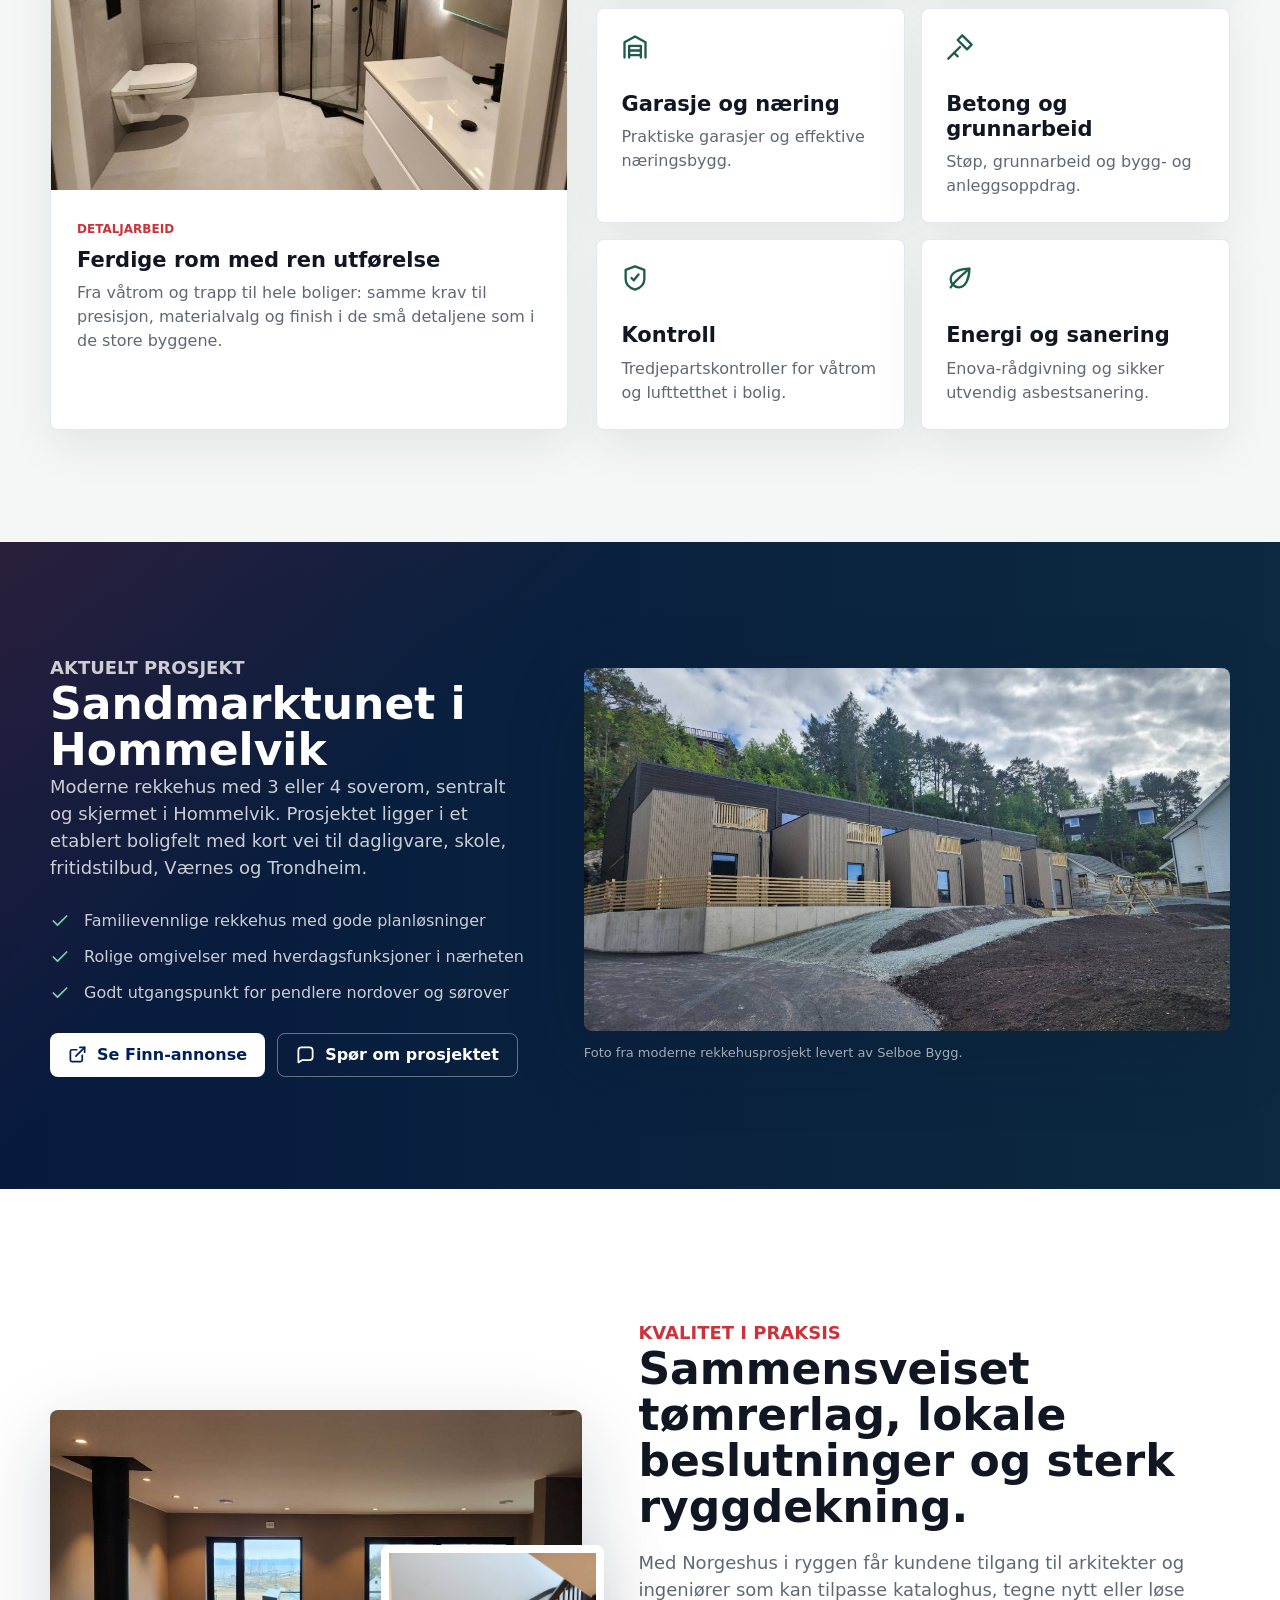
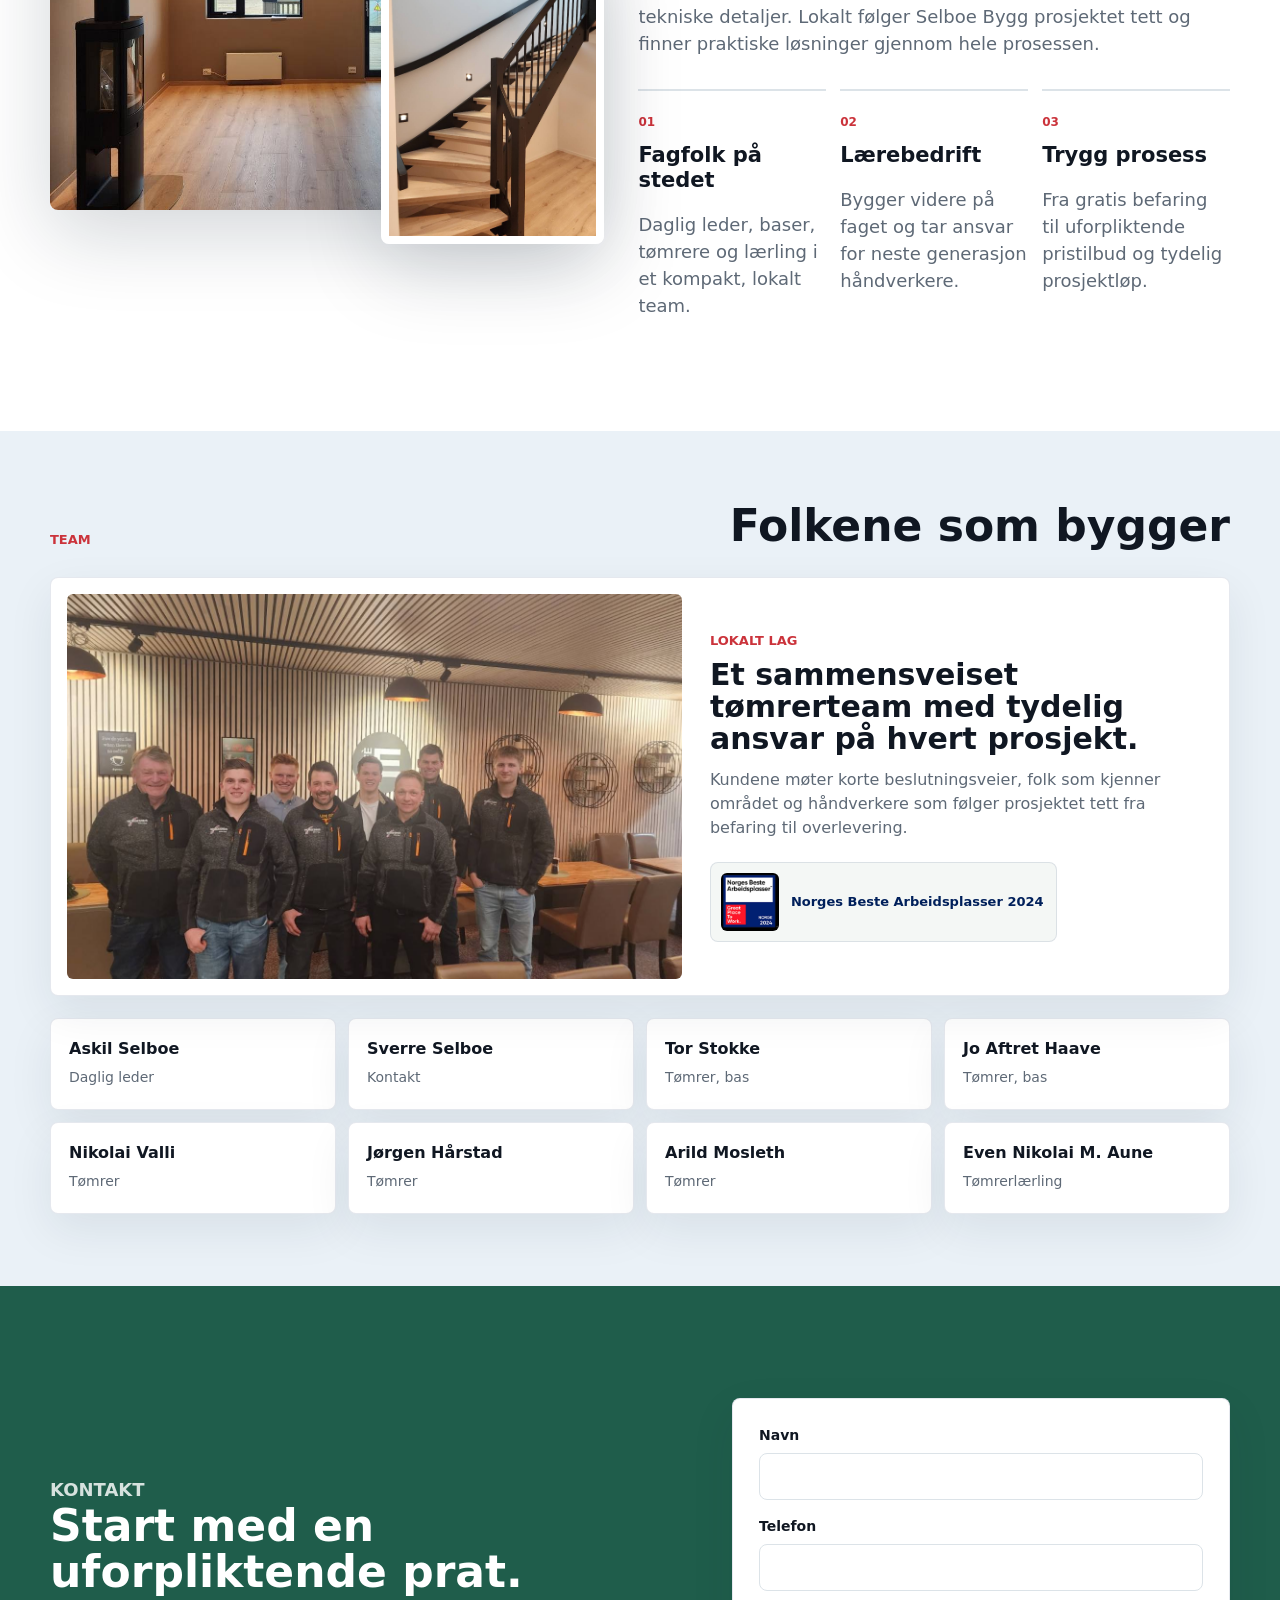
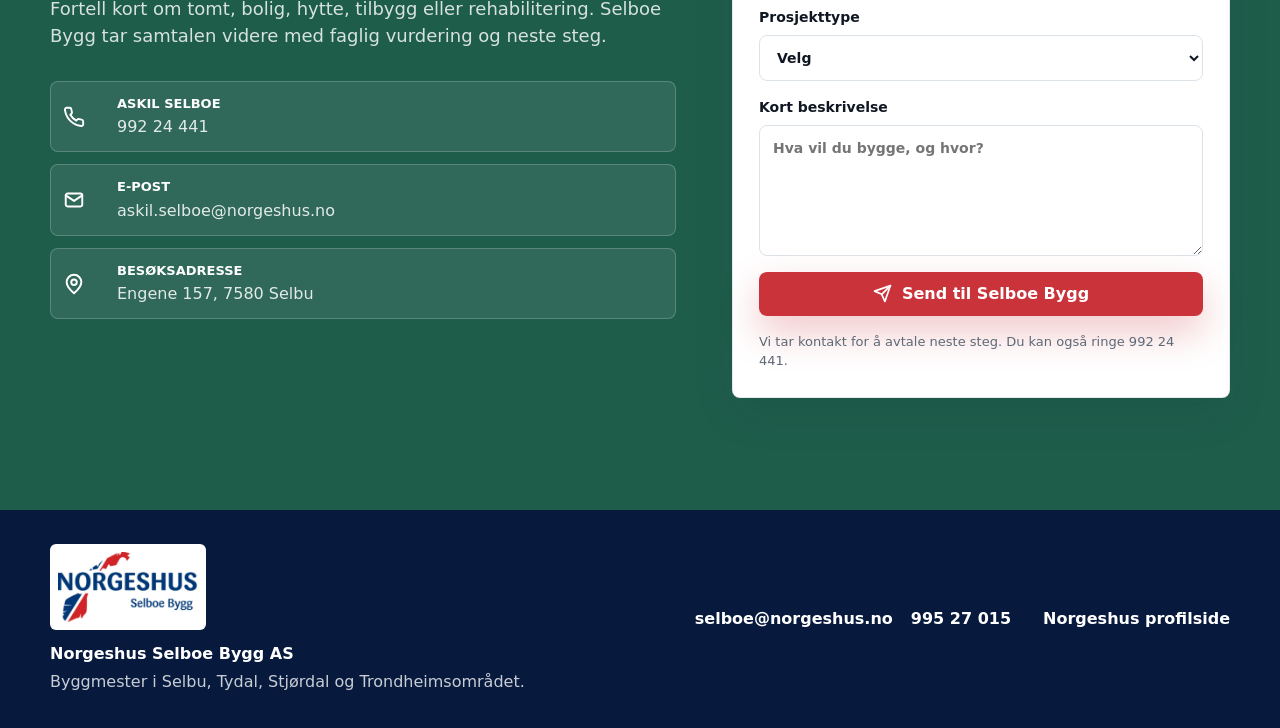
==== commit fbffa5dc: "Implement Selboe reference photos and logo" ====
--- a/index.html
+++ b/index.html
@@ -13,8 +13,9 @@
       property="og:description"
       content="Lokalt byggmesterteam med Norgeshus i ryggen. Kvalitet, trygghet og solid håndverk fra første befaring til ferdig bygg."
     />
-    <meta property="og:image" content="assets/hero-nordic-house.jpg" />
-    <link rel="preload" href="assets/hero-nordic-house.jpg" as="image" />
+    <meta property="og:image" content="assets/selboe-rowhouses-wide.jpg" />
+    <link rel="preload" href="assets/selboe-rowhouses-wide.jpg" as="image" />
+    <link rel="icon" href="assets/selboe-logo.jpg" type="image/jpeg" />
     <link rel="stylesheet" href="styles.css" />
     <script src="icons.js" defer></script>
     <script src="script.js" defer></script>
@@ -24,7 +25,9 @@
 
     <header class="site-header" data-header>
       <a class="brand" href="#top" aria-label="Gå til toppen">
-        <span class="brand-mark">SB</span>
+        <span class="brand-mark brand-logo-mark" aria-hidden="true">
+          <img src="assets/selboe-logo.jpg" width="1280" height="643" alt="" />
+        </span>
         <span class="brand-copy">
           <strong>Selboe Bygg</strong>
           <span>Norgeshus-forhandler</span>
@@ -63,6 +66,10 @@
             Lokal byggmester med tung fagkunnskap, eget tømrerlag og Norgeshus-systemet i ryggen.
             Fra ny enebolig og hytte til tilbygg, rehabilitering og næringsbygg.
           </p>
+          <div class="hero-brand-card" aria-label="Norgeshus Selboe Bygg">
+            <img src="assets/selboe-logo.jpg" width="1280" height="643" alt="Norgeshus Selboe Bygg" />
+            <span>Lokalt eierskap. Landsdekkende fagmiljø.</span>
+          </div>
           <div class="hero-actions" aria-label="Viktige handlinger">
             <a class="button primary" href="tel:+4799224441">
               <i data-lucide="phone-call"></i>
@@ -123,17 +130,17 @@
           <div class="service-layout">
             <article class="feature-panel reveal">
               <img
-                src="assets/project-vinterstue.jpg"
-                width="1448"
-                height="1086"
-                alt="Moderne vinterstue og tilbygg på norsk trehus"
+                src="assets/selboe-bathroom.jpg"
+                width="960"
+                height="1280"
+                alt="Ferdigstilt bad med store fliser, glassdusj og sorte detaljer"
               />
               <div class="feature-panel-copy">
-                <span>Som nytt</span>
-                <h3>Totalrehabilitering med nyboligfølelse</h3>
+                <span>Detaljarbeid</span>
+                <h3>Ferdige rom med ren utførelse</h3>
                 <p>
-                  Eldre boliger kan få nytt uttrykk, bedre energi og smartere planløsninger uten at
-                  tomten og stedets kvaliteter forsvinner.
+                  Fra våtrom og trapp til hele boliger: samme krav til presisjon, materialvalg og
+                  finish i de små detaljene som i de store byggene.
                 </p>
               </div>
             </article>
@@ -207,12 +214,12 @@
           </div>
           <figure class="project-media reveal">
             <img
-              src="assets/project-sandmarktunet.jpg"
-              width="1672"
-              height="941"
-              alt="Moderne norske rekkehus rundt et familievennlig tun"
+              src="assets/selboe-rowhouses-close.jpg"
+              width="1280"
+              height="960"
+              alt="Moderne rekkehus med trekledning, balkonger og naturtomt"
             />
-            <figcaption>Rekkehusmiljø inspirert av prosjektinformasjonen fra Sandmarktunet.</figcaption>
+            <figcaption>Foto fra moderne rekkehusprosjekt levert av Selboe Bygg.</figcaption>
           </figure>
         </div>
       </section>
@@ -221,10 +228,18 @@
         <div class="section-inner quality-grid">
           <div class="quality-media reveal">
             <img
-              src="assets/craftsmanship-detail.jpg"
-              width="1448"
-              height="1086"
-              alt="Tømrer som måler og merker en trebjelke under bygging"
+              class="quality-main"
+              src="assets/selboe-living-room.jpg"
+              width="959"
+              height="1280"
+              alt="Nyoppusset stue med peisovn, store vinduer og varmt tregulv"
+            />
+            <img
+              class="quality-inset"
+              src="assets/selboe-staircase.jpg"
+              width="960"
+              height="1280"
+              alt="Trapp med lyse trinn, sort rekkverk og integrert belysning"
             />
           </div>
           <div class="quality-copy">
@@ -261,6 +276,26 @@
           <div class="team-header">
             <p class="eyebrow dark">Team</p>
             <h2>Folkene som bygger</h2>
+          </div>
+          <div class="team-showcase reveal">
+            <img
+              src="assets/selboe-team.jpg"
+              width="1280"
+              height="960"
+              alt="Teamet i Norgeshus Selboe Bygg samlet"
+            />
+            <div class="team-showcase-copy">
+              <p class="eyebrow dark">Lokalt lag</p>
+              <h3>Et sammensveiset tømrerteam med tydelig ansvar på hvert prosjekt.</h3>
+              <p>
+                Kundene møter korte beslutningsveier, folk som kjenner området og håndverkere som
+                følger prosjektet tett fra befaring til overlevering.
+              </p>
+              <div class="workplace-proof">
+                <img src="assets/gptw-2024.jpg" width="1280" height="1280" alt="Norges Beste Arbeidsplasser 2024" />
+                <span>Norges Beste Arbeidsplasser 2024</span>
+              </div>
+            </div>
           </div>
           <div class="team-row" role="list">
             <article role="listitem"><strong>Askil Selboe</strong><span>Daglig leder</span></article>
@@ -340,6 +375,7 @@
     <footer class="site-footer">
       <div class="section-inner footer-grid">
         <div>
+          <img class="footer-logo" src="assets/selboe-logo.jpg" width="1280" height="643" alt="Norgeshus Selboe Bygg" />
           <strong>Norgeshus Selboe Bygg AS</strong>
           <p>Byggmester i Selbu, Tydal, Stjørdal og Trondheimsområdet.</p>
         </div>
--- a/styles.css
+++ b/styles.css
@@ -40,6 +40,7 @@
 img {
   display: block;
   max-width: 100%;
+  height: auto;
 }
 
 a {
@@ -118,6 +119,18 @@
   background: linear-gradient(135deg, var(--red), var(--wood));
   color: #fff;
   font-weight: 900;
+}
+
+.brand-logo-mark {
+  overflow: hidden;
+  background: #fff;
+  box-shadow: 0 8px 22px rgba(0, 0, 0, 0.12);
+}
+
+.brand-logo-mark img {
+  width: 80px;
+  max-width: none;
+  height: auto;
 }
 
 .brand-copy {
@@ -308,7 +321,7 @@
 }
 
 .hero-media {
-  background-image: url("assets/hero-nordic-house.jpg");
+  background-image: url("assets/selboe-rowhouses-wide.jpg");
   background-size: cover;
   background-position: center;
   transform: scale(1.02);
@@ -358,6 +371,35 @@
   margin: 0;
   color: rgba(255, 255, 255, 0.88);
   font-size: 21px;
+}
+
+.hero-brand-card {
+  display: inline-flex;
+  align-items: center;
+  gap: 14px;
+  width: fit-content;
+  max-width: min(520px, 100%);
+  padding: 10px 14px 10px 10px;
+  border: 1px solid rgba(255, 255, 255, 0.22);
+  border-radius: var(--radius);
+  background: rgba(255, 255, 255, 0.92);
+  color: var(--ink);
+  box-shadow: 0 16px 42px rgba(0, 0, 0, 0.16);
+  backdrop-filter: blur(12px);
+}
+
+.hero-brand-card img {
+  width: 154px;
+  height: auto;
+  border-radius: 6px;
+}
+
+.hero-brand-card span {
+  max-width: 220px;
+  color: var(--navy);
+  font-size: 13px;
+  font-weight: 850;
+  line-height: 1.25;
 }
 
 .hero-actions {
@@ -514,6 +556,7 @@
   width: 100%;
   aspect-ratio: 4 / 3;
   object-fit: cover;
+  object-position: center;
 }
 
 .feature-panel-copy {
@@ -577,7 +620,7 @@
   inset: 0;
   background:
     linear-gradient(135deg, rgba(203, 51, 59, 0.18), transparent 32%),
-    radial-gradient(circle at 88% 10%, rgba(31, 93, 75, 0.36), transparent 30%);
+    linear-gradient(90deg, transparent, rgba(31, 93, 75, 0.22));
   pointer-events: none;
 }
 
@@ -650,12 +693,30 @@
   grid-template-columns: minmax(0, 0.9fr) minmax(0, 1fr);
 }
 
+.quality-media {
+  position: relative;
+}
+
 .quality-media img {
   width: 100%;
-  aspect-ratio: 4 / 3;
   object-fit: cover;
   border-radius: var(--radius);
   box-shadow: var(--shadow);
+}
+
+.quality-main {
+  aspect-ratio: 4 / 3;
+  object-position: center 58%;
+}
+
+.quality-media .quality-inset {
+  position: absolute;
+  right: -22px;
+  bottom: -34px;
+  width: min(240px, 42%);
+  aspect-ratio: 3 / 4;
+  border: 8px solid #fff;
+  object-position: center;
 }
 
 .quality-copy p {
@@ -693,6 +754,69 @@
   align-items: end;
   gap: 24px;
   margin-bottom: 28px;
+}
+
+.team-showcase {
+  display: grid;
+  grid-template-columns: minmax(0, 1.1fr) minmax(320px, 0.9fr);
+  gap: 28px;
+  align-items: center;
+  margin-bottom: 22px;
+  padding: 16px;
+  border: 1px solid rgba(0, 32, 91, 0.1);
+  border-radius: var(--radius);
+  background: #fff;
+  box-shadow: 0 16px 45px rgba(19, 34, 49, 0.08);
+}
+
+.team-showcase > img {
+  width: 100%;
+  aspect-ratio: 16 / 10;
+  object-fit: cover;
+  object-position: center;
+  border-radius: 6px;
+}
+
+.team-showcase-copy {
+  padding: 10px 12px 10px 0;
+}
+
+.team-showcase-copy h3 {
+  margin: 8px 0 12px;
+  font-size: 30px;
+  line-height: 1.08;
+  letter-spacing: 0;
+}
+
+.team-showcase-copy p:not(.eyebrow) {
+  margin: 0;
+  color: var(--muted);
+}
+
+.workplace-proof {
+  display: inline-grid;
+  grid-template-columns: 58px minmax(0, 1fr);
+  gap: 12px;
+  align-items: center;
+  margin-top: 22px;
+  padding: 10px 12px 10px 10px;
+  border: 1px solid rgba(0, 32, 91, 0.1);
+  border-radius: var(--radius);
+  background: var(--mist);
+}
+
+.workplace-proof img {
+  width: 58px;
+  height: 58px;
+  object-fit: cover;
+  border-radius: 6px;
+}
+
+.workplace-proof span {
+  color: var(--navy);
+  font-size: 13px;
+  font-weight: 900;
+  line-height: 1.2;
 }
 
 .team-row {
@@ -819,6 +943,15 @@
   align-items: center;
 }
 
+.footer-logo {
+  width: 156px;
+  height: auto;
+  margin-bottom: 12px;
+  padding: 8px;
+  border-radius: 6px;
+  background: #fff;
+}
+
 .footer-grid strong {
   color: #fff;
 }
@@ -838,8 +971,8 @@
 }
 
 .reveal {
-  opacity: 0;
-  transform: translateY(18px);
+  opacity: 1;
+  transform: translateY(0);
   transition:
     opacity 520ms ease,
     transform 520ms ease;
@@ -903,6 +1036,18 @@
   .team-row {
     grid-template-columns: repeat(2, minmax(0, 1fr));
   }
+
+  .team-showcase {
+    grid-template-columns: 1fr;
+  }
+
+  .team-showcase-copy {
+    padding: 0 4px 4px;
+  }
+
+  .quality-media .quality-inset {
+    right: 18px;
+  }
 }
 
 @media (max-width: 720px) {
@@ -925,6 +1070,10 @@
     height: 40px;
   }
 
+  .brand-logo-mark img {
+    width: 74px;
+  }
+
   .brand-copy span {
     display: none;
   }
@@ -953,6 +1102,16 @@
 
   .hero-lead {
     font-size: 18px;
+  }
+
+  .hero-brand-card {
+    display: grid;
+    grid-template-columns: 128px 1fr;
+    width: 100%;
+  }
+
+  .hero-brand-card img {
+    width: 128px;
   }
 
   .hero-actions,
@@ -998,6 +1157,23 @@
   .quality-points,
   .team-row {
     grid-template-columns: 1fr;
+  }
+
+  .quality-media .quality-inset {
+    position: relative;
+    right: auto;
+    bottom: auto;
+    width: 58%;
+    margin: -86px 16px 0 auto;
+    border-width: 6px;
+  }
+
+  .team-showcase {
+    padding: 12px;
+  }
+
+  .team-showcase-copy h3 {
+    font-size: 25px;
   }
 
   .service-card {
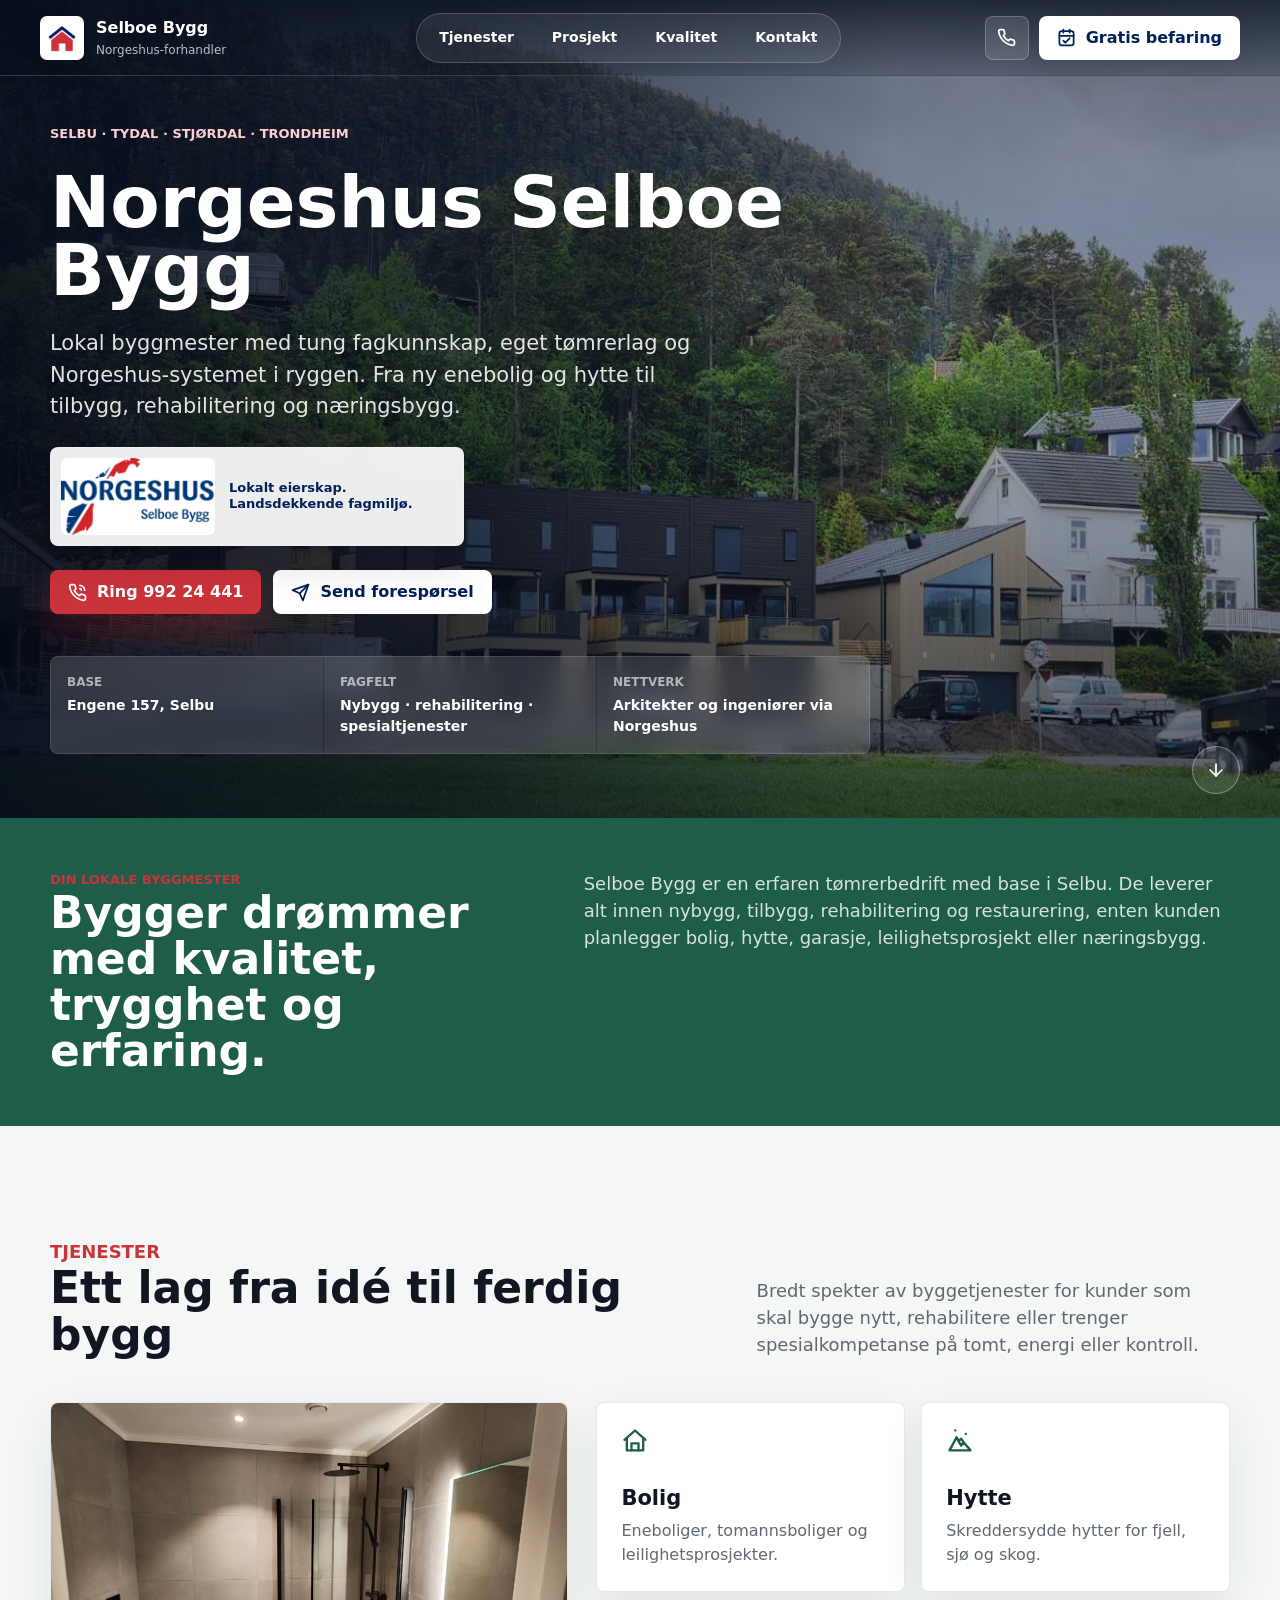
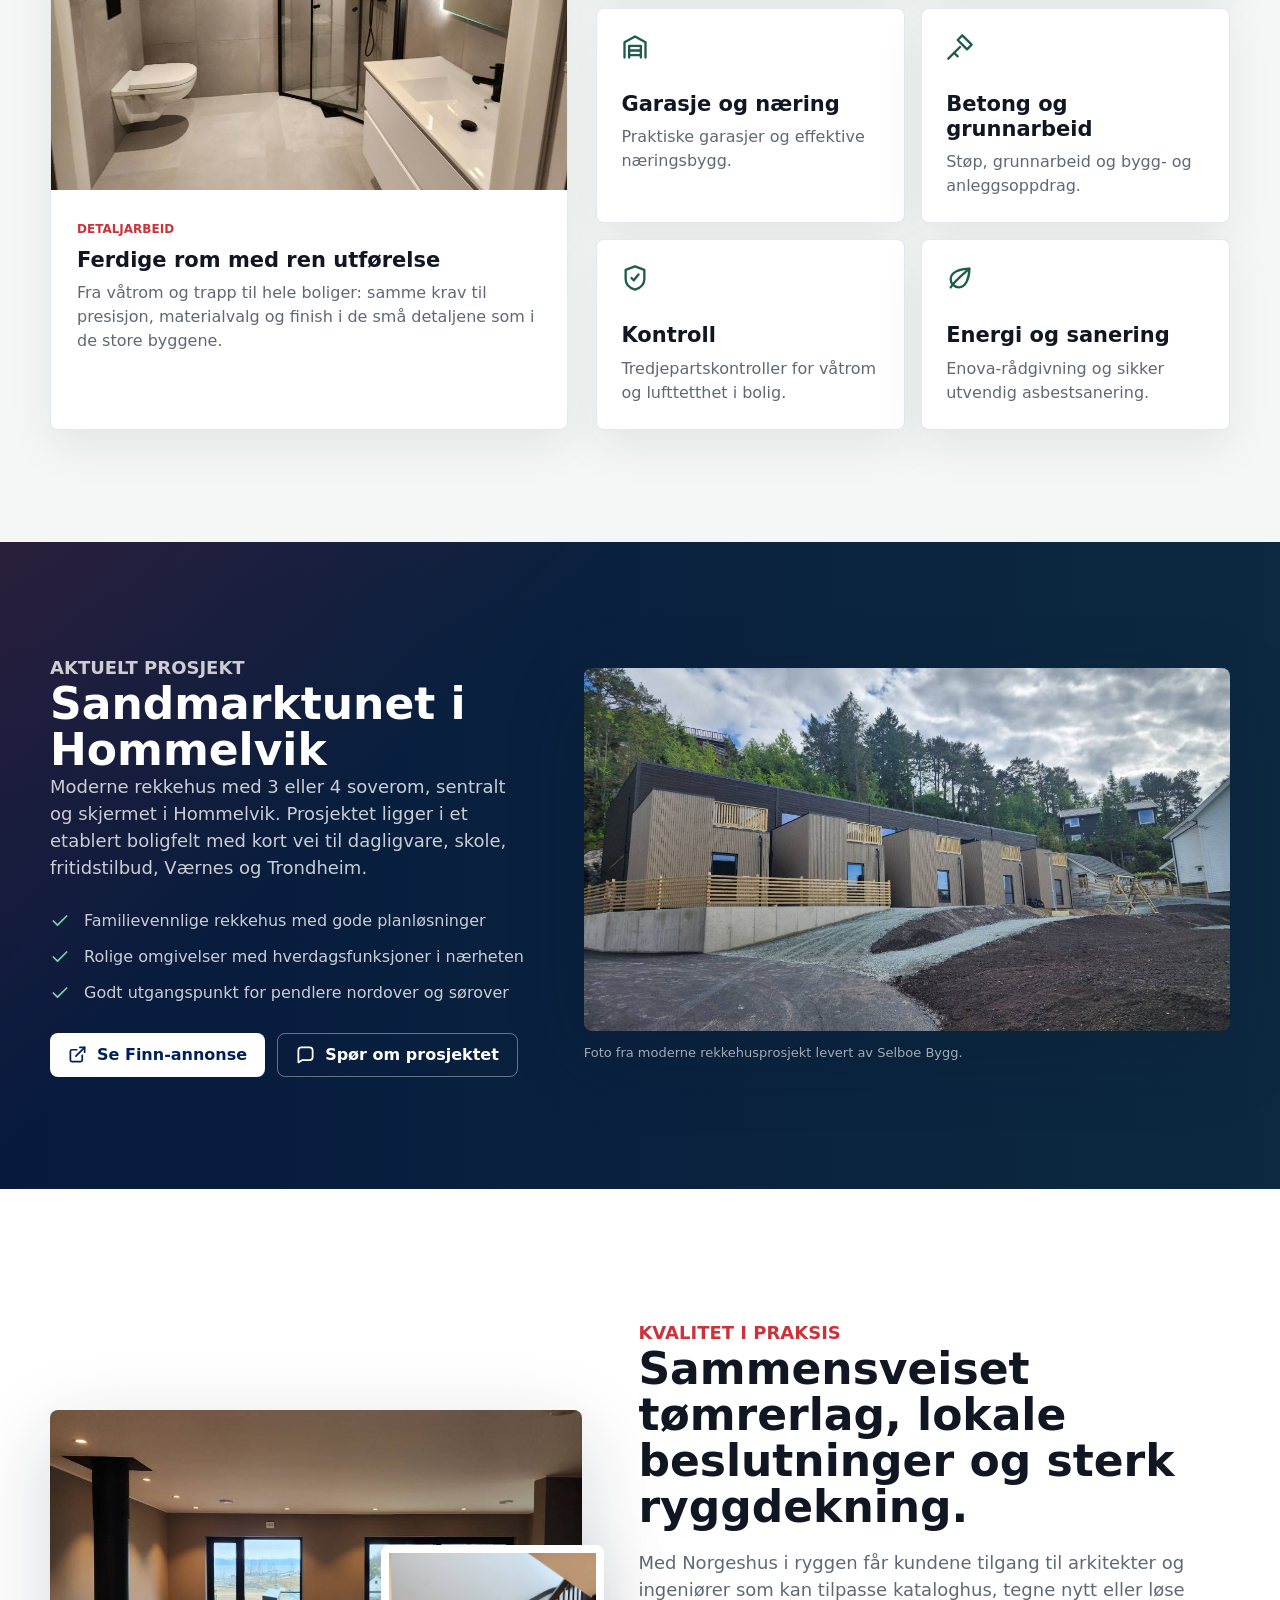
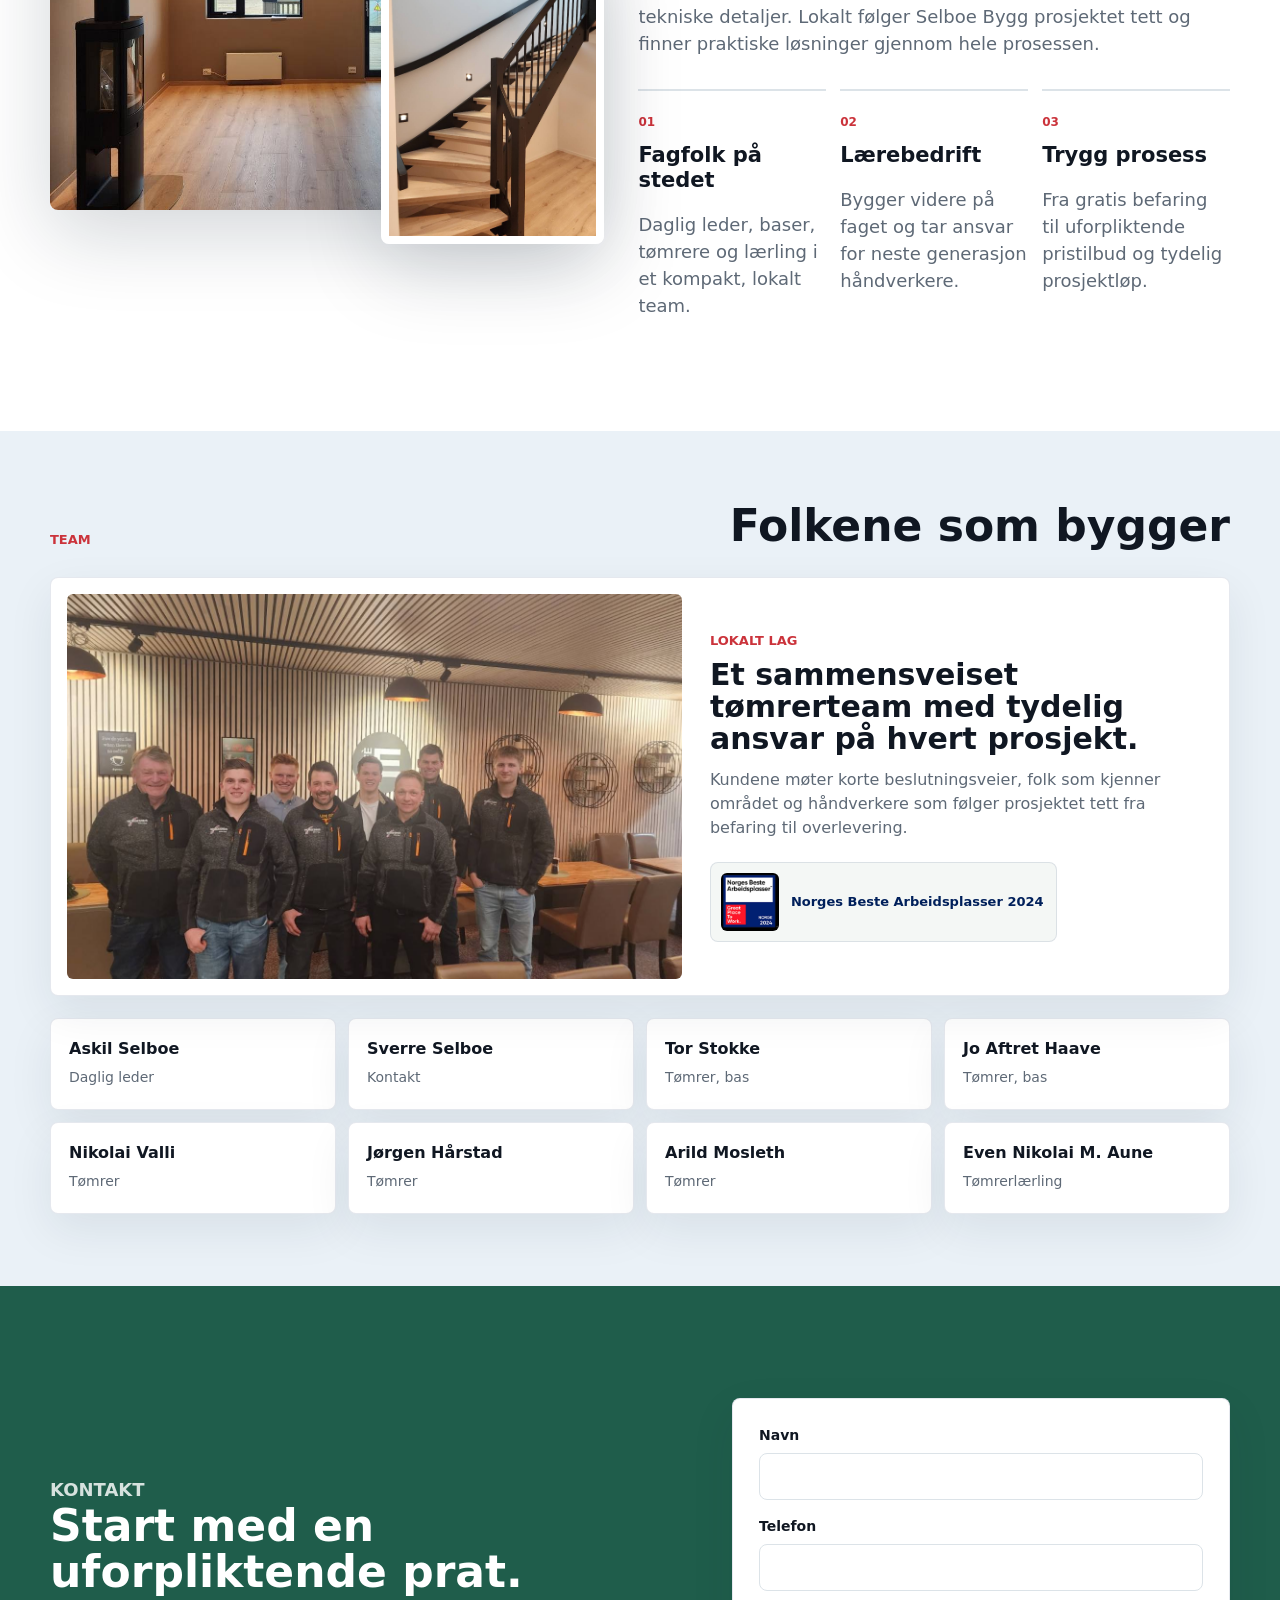
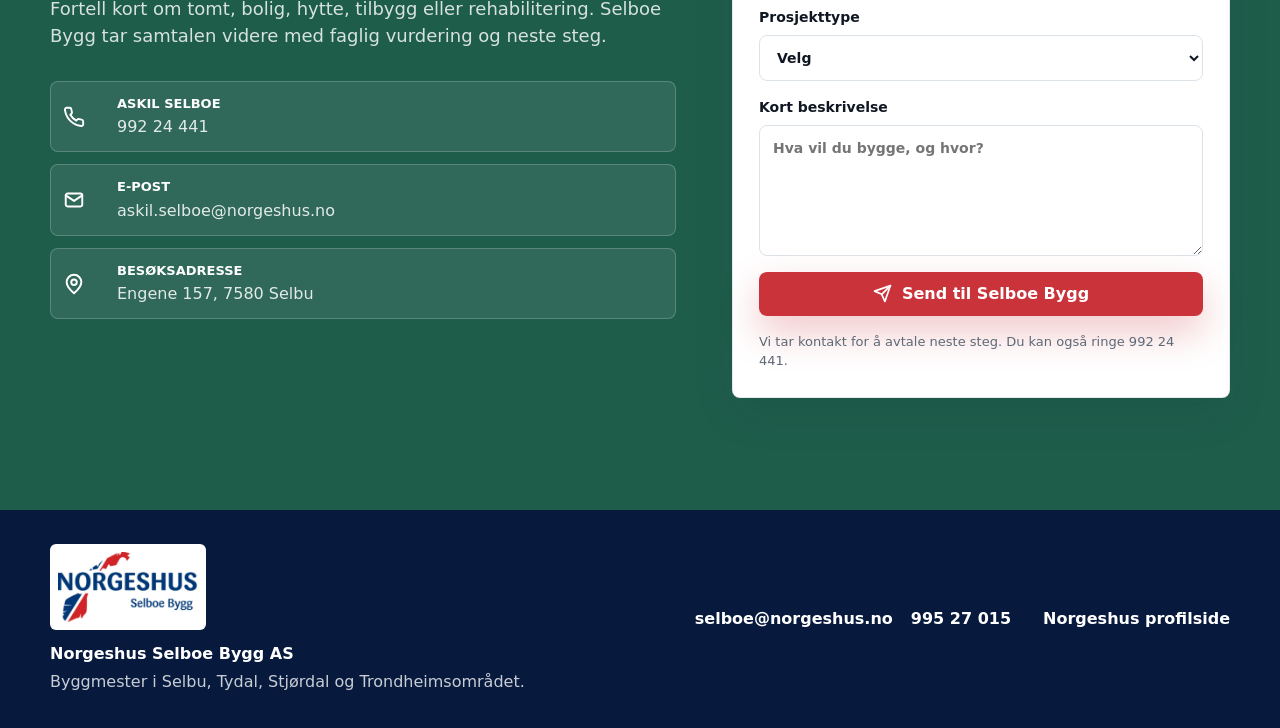
==== commit 02c60360: "Update header mark and link Norgeshus logo" ====
--- a/index.html
+++ b/index.html
@@ -25,8 +25,8 @@
 
     <header class="site-header" data-header>
       <a class="brand" href="#top" aria-label="Gå til toppen">
-        <span class="brand-mark brand-logo-mark" aria-hidden="true">
-          <img src="assets/selboe-logo.jpg" width="1280" height="643" alt="" />
+        <span class="brand-mark brand-house-mark" aria-hidden="true">
+          <img src="assets/norgeshus-house-mark.jpg" width="360" height="360" alt="" />
         </span>
         <span class="brand-copy">
           <strong>Selboe Bygg</strong>
@@ -67,7 +67,15 @@
             Fra ny enebolig og hytte til tilbygg, rehabilitering og næringsbygg.
           </p>
           <div class="hero-brand-card" aria-label="Norgeshus Selboe Bygg">
-            <img src="assets/selboe-logo.jpg" width="1280" height="643" alt="Norgeshus Selboe Bygg" />
+            <a
+              class="hero-brand-logo-link"
+              href="https://www.norgeshus.no/?gclsrc=aw.ds&amp;gad_source=1&amp;gad_campaignid=20891922372&amp;gbraid=0AAAAADkLmVqByyId_F-e56F3wvrX3tJ4o&amp;gclid=Cj0KCQjwornRBhCrARIsAON5exFxxayGQCvnpmz9YJ40nD36ceo9lHjnMMHfEi75ewfiugBxn3wOUyEaAspgEALw_wcB"
+              target="_blank"
+              rel="noreferrer"
+              aria-label="Gå til Norgeshus"
+            >
+              <img src="assets/selboe-logo.jpg" width="1280" height="643" alt="Norgeshus Selboe Bygg" />
+            </a>
             <span>Lokalt eierskap. Landsdekkende fagmiljø.</span>
           </div>
           <div class="hero-actions" aria-label="Viktige handlinger">
--- a/styles.css
+++ b/styles.css
@@ -121,16 +121,16 @@
   font-weight: 900;
 }
 
-.brand-logo-mark {
+.brand-house-mark {
   overflow: hidden;
   background: #fff;
   box-shadow: 0 8px 22px rgba(0, 0, 0, 0.12);
 }
 
-.brand-logo-mark img {
-  width: 80px;
-  max-width: none;
-  height: auto;
+.brand-house-mark img {
+  width: 34px;
+  height: 34px;
+  object-fit: contain;
 }
 
 .brand-copy {
@@ -388,7 +388,23 @@
   backdrop-filter: blur(12px);
 }
 
-.hero-brand-card img {
+.hero-brand-logo-link {
+  display: block;
+  flex: 0 0 auto;
+  border-radius: 6px;
+  transition:
+    transform 160ms ease,
+    box-shadow 160ms ease;
+}
+
+.hero-brand-logo-link:hover,
+.hero-brand-logo-link:focus-visible {
+  transform: translateY(-1px);
+  box-shadow: 0 8px 20px rgba(0, 32, 91, 0.14);
+  outline: none;
+}
+
+.hero-brand-logo-link img {
   width: 154px;
   height: auto;
   border-radius: 6px;
@@ -1070,8 +1086,9 @@
     height: 40px;
   }
 
-  .brand-logo-mark img {
-    width: 74px;
+  .brand-house-mark img {
+    width: 32px;
+    height: 32px;
   }
 
   .brand-copy span {
@@ -1110,7 +1127,7 @@
     width: 100%;
   }
 
-  .hero-brand-card img {
+  .hero-brand-logo-link img {
     width: 128px;
   }
 
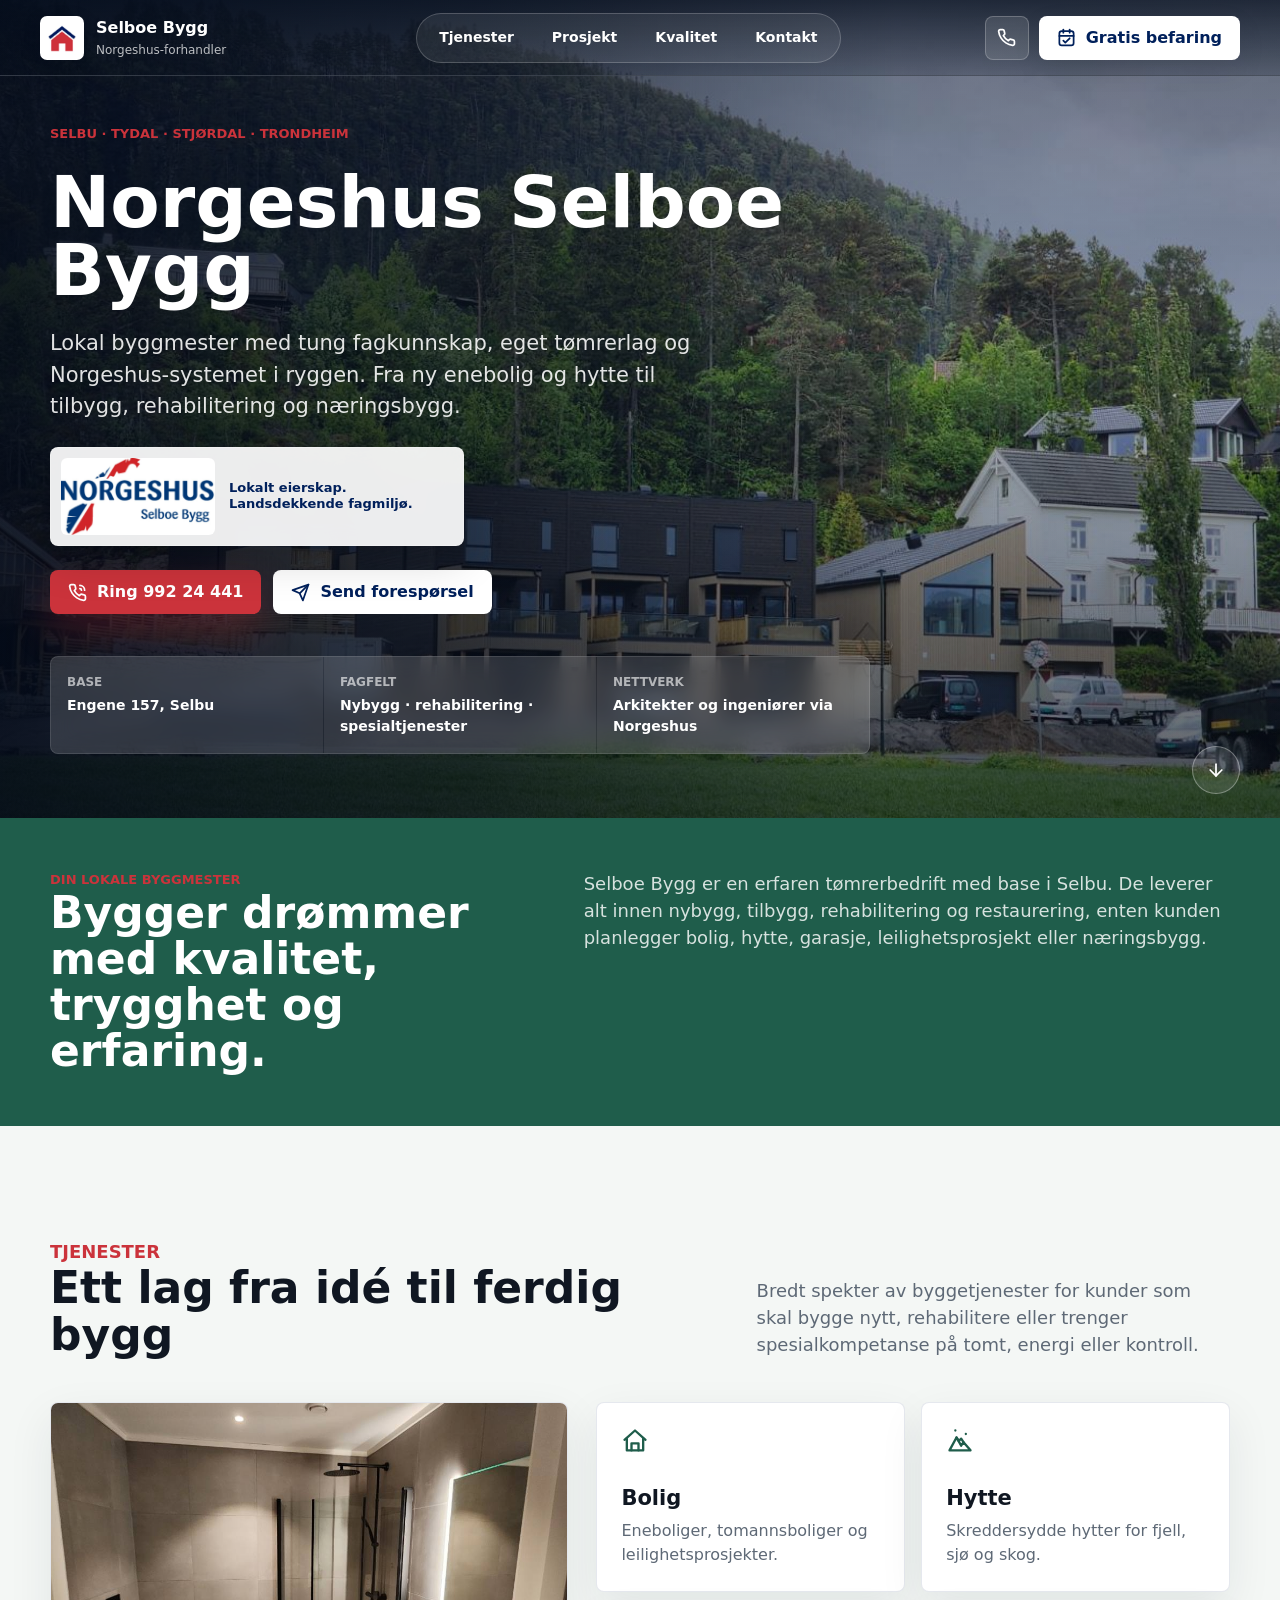
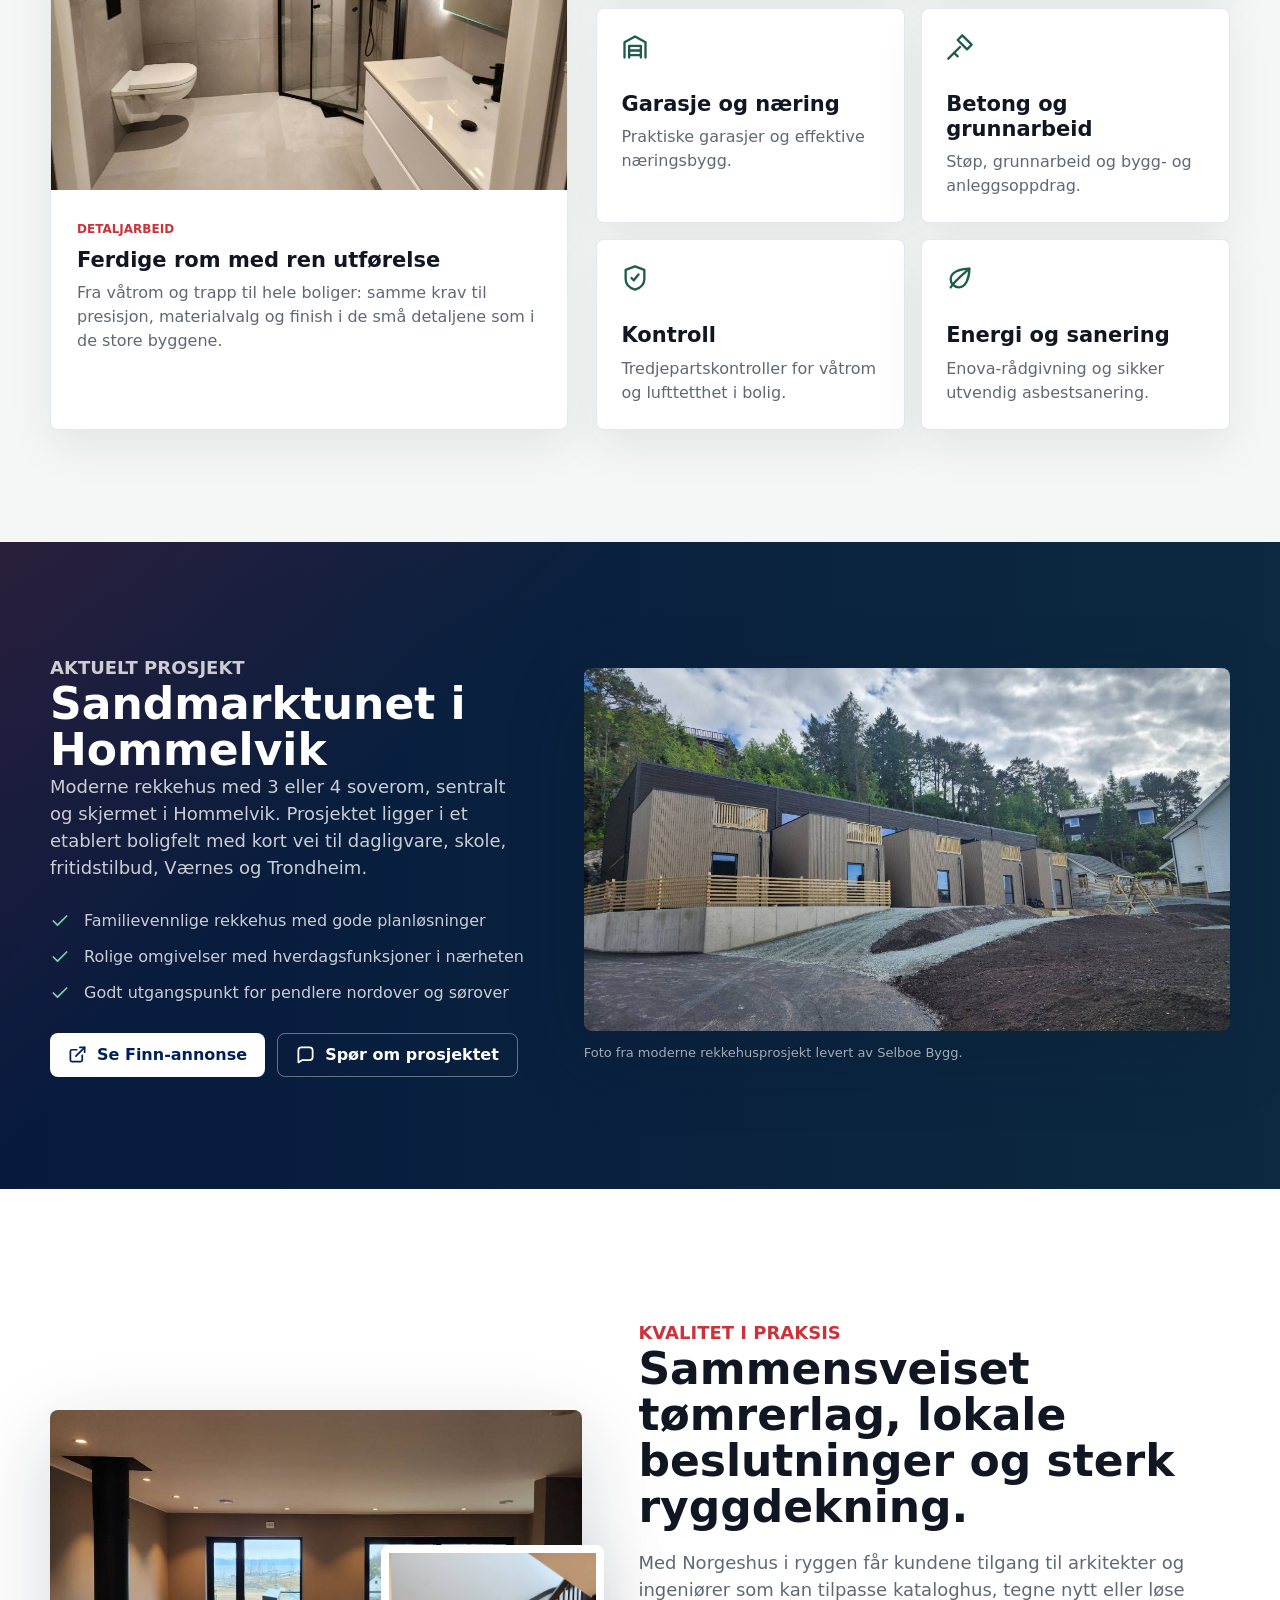
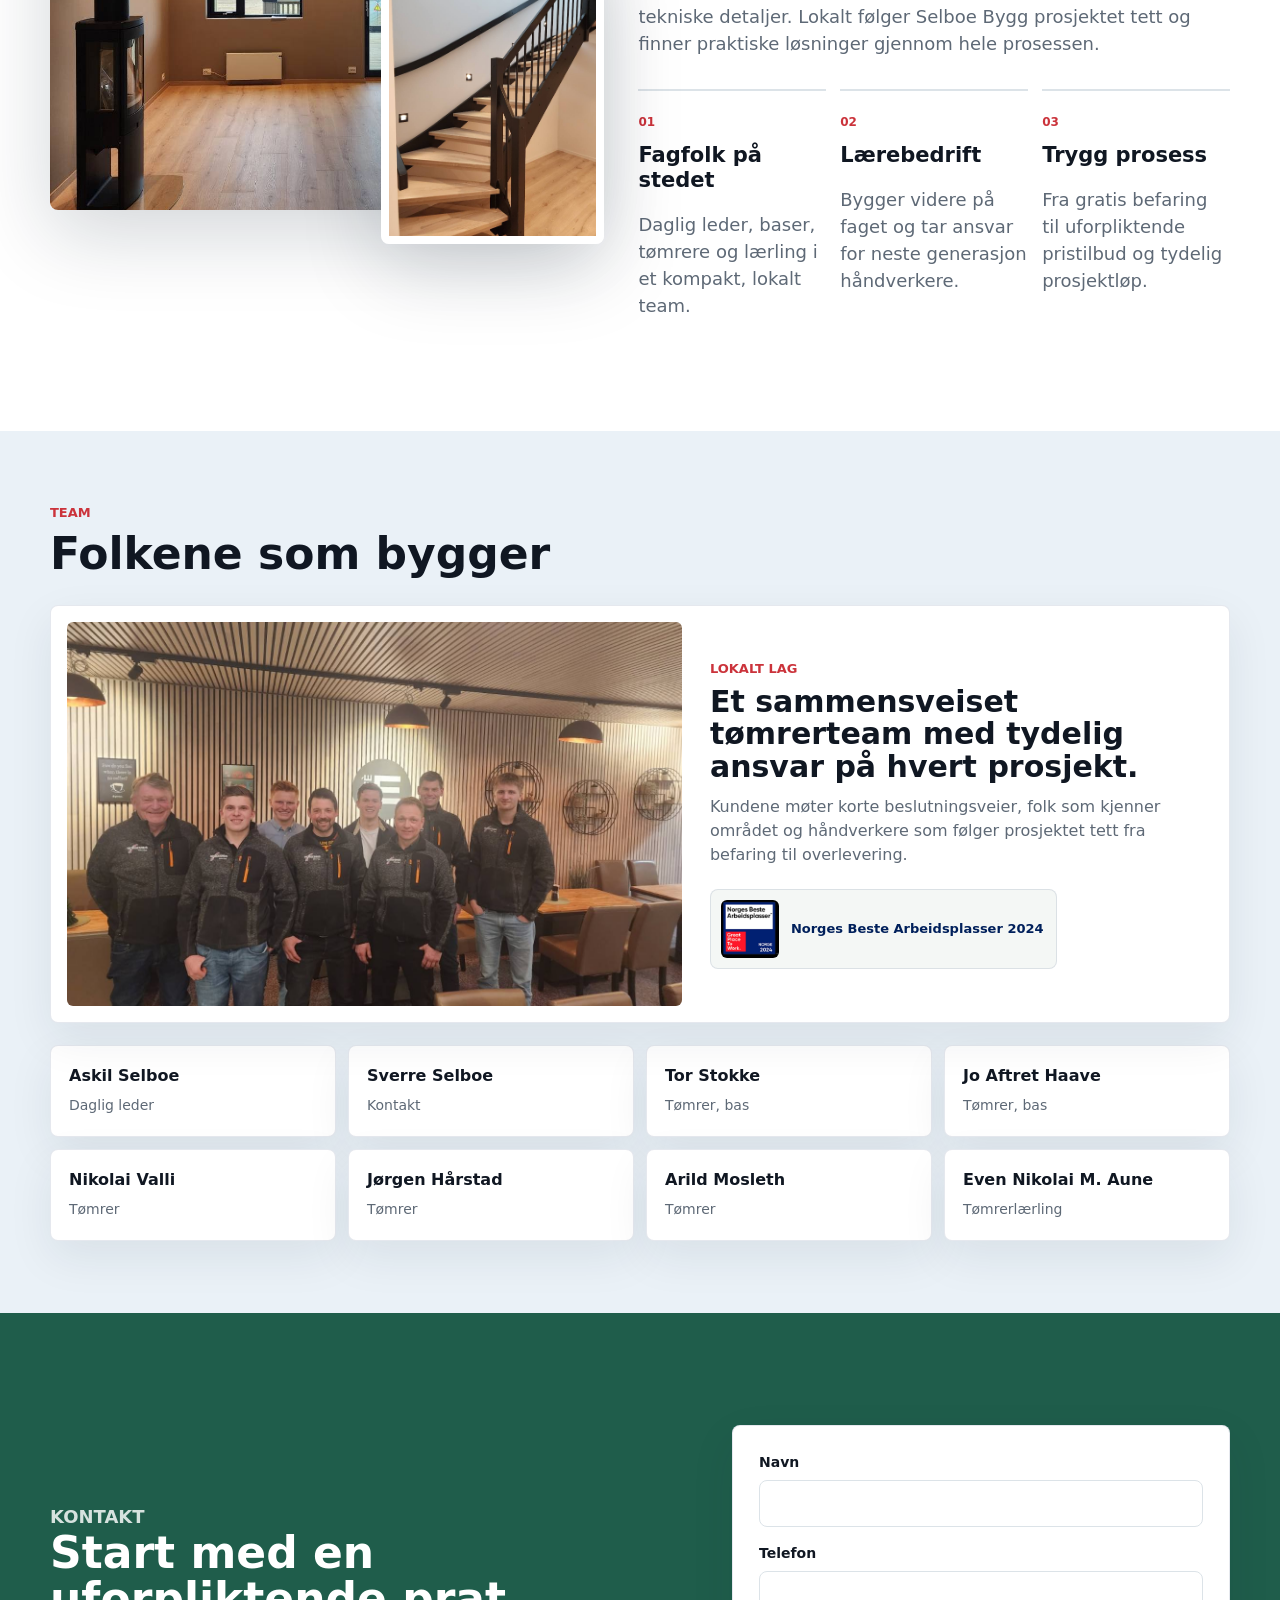
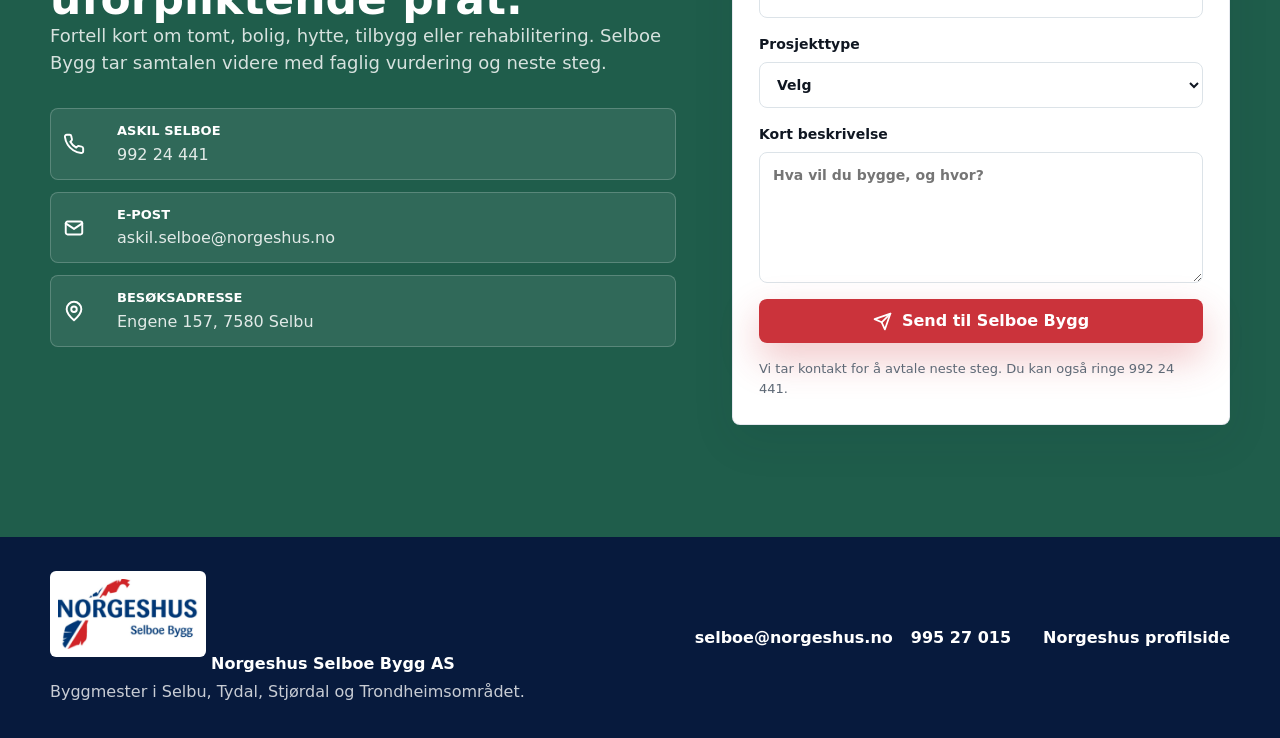
==== commit bbfe753f: "Adjust hero color team heading and footer logo link" ====
--- a/index.html
+++ b/index.html
@@ -383,7 +383,15 @@
     <footer class="site-footer">
       <div class="section-inner footer-grid">
         <div>
-          <img class="footer-logo" src="assets/selboe-logo.jpg" width="1280" height="643" alt="Norgeshus Selboe Bygg" />
+          <a
+            class="footer-logo-link"
+            href="https://www.norgeshus.no/?gclsrc=aw.ds&amp;gad_source=1&amp;gad_campaignid=20891922372&amp;gbraid=0AAAAADkLmVqByyId_F-e56F3wvrX3tJ4o&amp;gclid=Cj0KCQjwornRBhCrARIsAON5exFxxayGQCvnpmz9YJ40nD36ceo9lHjnMMHfEi75ewfiugBxn3wOUyEaAspgEALw_wcB"
+            target="_blank"
+            rel="noreferrer"
+            aria-label="Gå til Norgeshus"
+          >
+            <img class="footer-logo" src="assets/selboe-logo.jpg" width="1280" height="643" alt="Norgeshus Selboe Bygg" />
+          </a>
           <strong>Norgeshus Selboe Bygg AS</strong>
           <p>Byggmester i Selbu, Tydal, Stjørdal og Trondheimsområdet.</p>
         </div>
--- a/styles.css
+++ b/styles.css
@@ -358,6 +358,10 @@
   color: var(--red);
 }
 
+.hero .eyebrow {
+  color: var(--red);
+}
+
 .hero h1 {
   max-width: 760px;
   margin: 0;
@@ -765,10 +769,9 @@
 }
 
 .team-header {
-  display: flex;
-  justify-content: space-between;
-  align-items: end;
-  gap: 24px;
+  display: grid;
+  justify-content: start;
+  gap: 8px;
   margin-bottom: 28px;
 }
 
@@ -959,10 +962,25 @@
   align-items: center;
 }
 
+.footer-logo-link {
+  display: inline-block;
+  margin-bottom: 12px;
+  border-radius: 6px;
+  transition:
+    transform 160ms ease,
+    box-shadow 160ms ease;
+}
+
+.footer-logo-link:hover,
+.footer-logo-link:focus-visible {
+  transform: translateY(-1px);
+  box-shadow: 0 10px 24px rgba(0, 0, 0, 0.22);
+  outline: none;
+}
+
 .footer-logo {
   width: 156px;
   height: auto;
-  margin-bottom: 12px;
   padding: 8px;
   border-radius: 6px;
   background: #fff;
